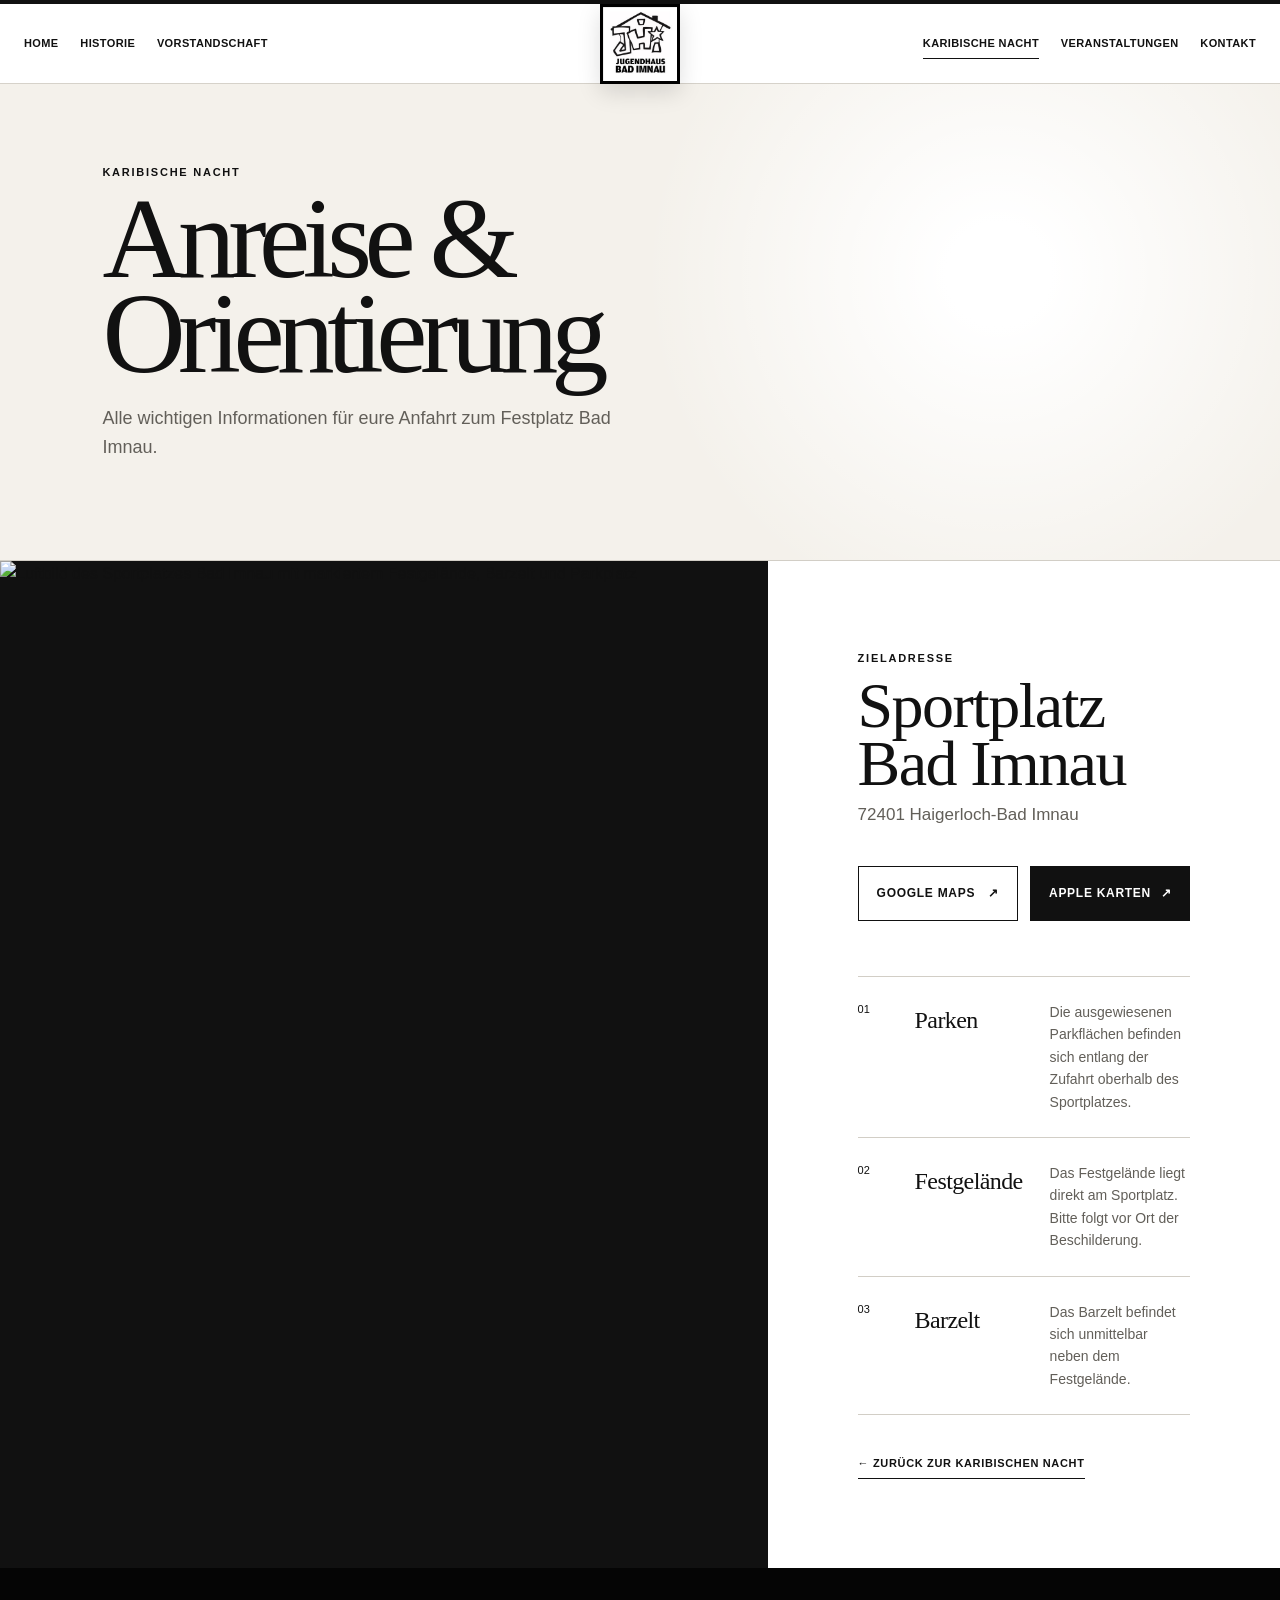
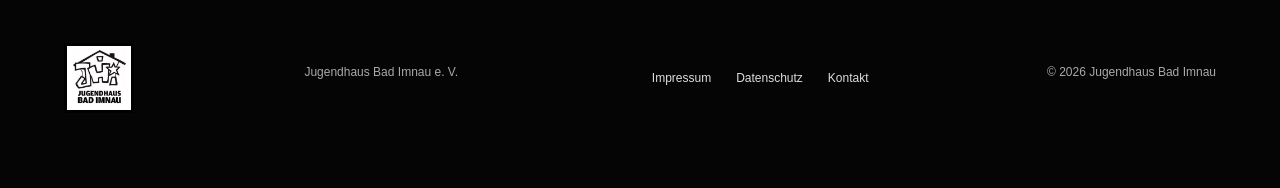
==== anreise.html @ 77a2806b "all tha changes bruh" ====
<!doctype html>
<html lang="de">
<head>
  <meta charset="utf-8">
  <meta name="viewport" content="width=device-width, initial-scale=1">
  <meta name="description" content="Anreise zur Karibischen Nacht auf dem Festplatz Bad Imnau.">
  <title>Anreise | Karibische Nacht Bad Imnau</title>
  <link rel="stylesheet" href="style.css">
</head>
<body>
  <a class="skip-link" href="#main">Zum Inhalt springen</a>
  <header class="v2-header">
    <nav class="v2-nav" aria-label="Hauptnavigation">
      <div class="v2-nav-side v2-nav-left">
        <a href="index.html">Home</a>
        <a href="historie.html">Historie</a>
        <a href="vorstandschaft.html">Vorstandschaft</a>
      </div>
      <a class="v2-brand" href="index.html" aria-label="Jugendhaus Bad Imnau – Startseite">
        <img src="images/logo-white.png" alt="Jugendhaus Bad Imnau">
      </a>
      <div class="v2-nav-side v2-nav-right">
        <a class="active" href="karibische-nacht.html">Karibische Nacht</a>
        <a href="veranstaltungen.html">Veranstaltungen</a>
        <a href="kontakt.html">Kontakt</a>
      </div>
      <button class="v2-menu-button" type="button" aria-expanded="false" aria-controls="v2-mobile-menu"><span></span><span></span><span></span><span class="sr-only">Menü öffnen</span></button>
      <div class="v2-mobile-menu" id="v2-mobile-menu">
        <a href="index.html">Home</a><a href="historie.html">Historie</a><a href="vorstandschaft.html">Vorstandschaft</a><a href="karibische-nacht.html">Karibische Nacht</a><a href="veranstaltungen.html">Veranstaltungen</a><a href="kontakt.html">Kontakt</a>
      </div>
    </nav>
  </header>

  <main id="main" class="arrival-page">
    <section class="arrival-hero">
      <div>
        <p class="eyebrow">Karibische Nacht</p>
        <h1>Anreise &amp;<br>Orientierung</h1>
        <p>Alle wichtigen Informationen für eure Anfahrt zum Festplatz Bad Imnau.</p>
      </div>
    </section>

    <section class="arrival-content">
      <div class="arrival-map-wrap">
        <img src="images/anreise-festplatz-professionell.png" alt="Luftbild des Sportplatzes Bad Imnau mit markiertem Festgelände, Barzelt und Parkplatz">
      </div>
      <div class="arrival-details">
        <p class="eyebrow">Zieladresse</p>
        <h2>Sportplatz Bad Imnau</h2>
        <p>72401 Haigerloch-Bad Imnau</p>
        <div class="arrival-actions">
          <a class="maps-button maps-google" href="https://www.google.com/maps/search/?api=1&amp;query=Sportplatz+Bad+Imnau+72401+Haigerloch" target="_blank" rel="noopener noreferrer">Google Maps <span>↗</span></a>
          <a class="maps-button maps-apple" href="https://maps.apple.com/?q=Sportplatz+Bad+Imnau&amp;address=72401+Haigerloch" target="_blank" rel="noopener noreferrer">Apple Karten <span>↗</span></a>
        </div>
        <div class="arrival-info-grid">
          <article><span>01</span><h3>Parken</h3><p>Die ausgewiesenen Parkflächen befinden sich entlang der Zufahrt oberhalb des Sportplatzes.</p></article>
          <article><span>02</span><h3>Festgelände</h3><p>Das Festgelände liegt direkt am Sportplatz. Bitte folgt vor Ort der Beschilderung.</p></article>
          <article><span>03</span><h3>Barzelt</h3><p>Das Barzelt befindet sich unmittelbar neben dem Festgelände.</p></article>
        </div>
        <a class="arrival-back" href="karibische-nacht.html">← Zurück zur Karibischen Nacht</a>
      </div>
    </section>
  </main>

  <footer class="v2-footer">
    <img src="images/logo-weiss.png" alt="Jugendhaus Bad Imnau"><p>Jugendhaus Bad Imnau e. V.</p>
    <nav aria-label="Rechtliches"><a href="impressum.html">Impressum</a><a href="datenschutz.html">Datenschutz</a><a href="kontakt.html">Kontakt</a></nav>
    <p>© 2026 Jugendhaus Bad Imnau</p>
  </footer>
  <script src="script.js" defer></script>
</body>
</html>
---- style.css ----
:root {
  color-scheme: light dark;
  --color-bg: #fff6df;
  --color-surface: #ffffff;
  --color-surface-soft: #ffe8b5;
  --color-text: #2a1114;
  --color-muted: #6c4a37;
  --color-primary: #d90429;
  --color-primary-dark: #8f1020;
  --color-accent: #ffbd18;
  --color-sunset: #f35b04;
  --color-sea: #0b6f8f;
  --color-border: rgba(143, 16, 32, 0.16);
  --shadow-soft: 0 18px 50px rgba(143, 16, 32, 0.18);
  --shadow-card: 0 12px 30px rgba(143, 16, 32, 0.12);
  --radius-sm: 8px;
  --radius-md: 18px;
  --radius-lg: 28px;
  --container: 1200px;
  --header-height: 82px;
  --font-base: system-ui, -apple-system, BlinkMacSystemFont, "Segoe UI", sans-serif;
  --step-xs: 0.82rem;
  --step-sm: 0.95rem;
  --step-base: 1rem;
  --step-md: 1.18rem;
  --step-lg: 1.55rem;
  --step-xl: 2.45rem;
  --step-xxl: 4.2rem;
}

/* --- Startseite Version 2 ------------------------------------------------ */
.home-v2 { --ink:#111; --paper:#f4f1eb; --red:#d52b22; background:var(--paper); color:var(--ink); font-family:Arial,Helvetica,sans-serif; }
.home-v2 .skip-link { background:#111; }
.v2-header { position:relative; z-index:50; height:84px; border-top:4px solid #111; border-bottom:1px solid #d6d2ca; background:#fff; }
.v2-nav { position:relative; width:min(100% - 48px,1560px); height:100%; margin:auto; display:grid; grid-template-columns:minmax(0,1fr) 250px minmax(0,1fr); align-items:center; gap:28px; }
.v2-nav-side { display:flex; align-items:center; gap:clamp(14px,1.7vw,30px); }
.v2-nav-left { grid-column:1; justify-content:flex-start; }
.v2-nav-right { grid-column:3; justify-content:flex-end; }
.v2-nav a { color:#111; font-size:11px; font-weight:700; letter-spacing:.035em; text-transform:uppercase; white-space:nowrap; }
.v2-nav-side a { position:relative; padding-block:12px; }
.v2-nav-side a::after { content:""; position:absolute; left:0; right:100%; bottom:5px; height:1px; background:#111; transition:right .25s ease; }
.v2-nav-side a:hover::after,.v2-nav-side a.active::after { right:0; }
.v2-brand { justify-self:center; position:absolute; top:0; left:50%; width:80px; height:80px; padding:0; border-radius:0; background:#fff; transform:translateX(-50%); box-shadow:0 8px 22px #0002; }
.v2-brand img { width:100%; height:100%; object-fit:cover; }
.v2-menu-button,.v2-mobile-menu { display:none; }
.house-hero { position:relative; min-height:calc(100svh - 88px); overflow:hidden; display:grid; grid-template-columns:34% 1fr 12%; align-items:center; padding:55px clamp(24px,5vw,80px) 35px; background:radial-gradient(circle at 63% 42%,#fff 0 7%,transparent 38%),var(--paper); }
.house-hero::before { content:""; position:absolute; inset:0; opacity:.35; pointer-events:none; background-image:linear-gradient(#111 1px,transparent 1px),linear-gradient(90deg,#111 1px,transparent 1px); background-size:100% 100%,100% 100%; }
.hero-intro { position:relative; z-index:3; align-self:center; }
.hero-kicker,.v2-label,.v2-feature p { margin:0 0 16px; font-size:11px; font-weight:800; letter-spacing:.16em; text-transform:uppercase; }
.hero-intro h1 { margin:0 0 24px; font-family:Georgia,"Times New Roman",serif; font-size:clamp(52px,5.5vw,92px); font-weight:400; line-height:.87; letter-spacing:-.06em; }
.hero-intro>p:not(.hero-kicker) { max-width:270px; color:#5e5b56; font-size:15px; }
.v2-text-link { display:inline-flex; gap:16px; align-items:center; margin-top:24px; padding-bottom:5px; border-bottom:1px solid #111; color:#111; font-size:12px; font-weight:800; text-transform:uppercase; }
.model-stage { position:relative; z-index:2; height:min(62vw,650px); min-height:420px; margin-left:4vw; cursor:grab; touch-action:none; }
.model-stage:active { cursor:grabbing; }
.model-stage model-viewer { position:absolute; inset:0; width:100%; height:100%; background:transparent; --poster-color:transparent; }
.model-error { padding:1rem; color:#6c4a37; font-size:13px; }
.model-shadow { position:absolute; left:17%; right:12%; bottom:13%; height:7%; border-radius:50%; background:#392a1d33; filter:blur(14px); transform:rotate(-2deg); pointer-events:none; }
.drag-hint { position:absolute; left:50%; bottom:3%; transform:translateX(-50%); margin:0; padding:8px 12px; border:1px solid #b8b3aa; border-radius:99px; background:#f4f1ebcc; font-size:10px; font-weight:800; letter-spacing:.09em; text-transform:uppercase; white-space:nowrap; }
.drag-hint span { margin-right:7px; font-size:15px; }
.hero-side-note { justify-self:end; color:#5e5b56; font-size:11px; font-weight:700; letter-spacing:.12em; line-height:1.7; text-align:right; text-transform:uppercase; transform:rotate(90deg); }
.hero-number { position:absolute; right:3vw; bottom:28px; font-family:Georgia,serif; font-size:13px; }
.v2-intro { display:grid; grid-template-columns:28% 1fr; gap:5vw; padding:clamp(80px,12vw,180px) clamp(24px,9vw,150px); background:#111; color:#fff; }
.v2-label { color:#aaa; }
.v2-intro>div { max-width:850px; }
.v2-intro h2 { margin:0 0 35px; font-family:Georgia,serif; font-size:clamp(54px,7vw,110px); font-weight:400; letter-spacing:-.055em; line-height:.86; }
.v2-intro>div>p { max-width:620px; color:#bbb; font-size:clamp(17px,2vw,23px); line-height:1.5; }
.v2-pill { display:inline-block; margin-top:24px; padding:13px 20px; border:1px solid #666; border-radius:99px; color:#fff; font-size:11px; font-weight:800; letter-spacing:.08em; text-transform:uppercase; }
.v2-feature-grid { display:grid; grid-template-columns:2fr 1fr; grid-template-rows:420px 300px; background:#fff; }
.v2-feature { position:relative; overflow:hidden; display:flex; align-items:flex-end; padding:32px; color:#111; }
.v2-feature-photo { grid-row:span 2; color:#fff; }
.v2-feature-photo::after { content:""; position:absolute; inset:0; background:linear-gradient(transparent 30%,#000b); }
.v2-feature-photo img { position:absolute; inset:0; width:100%; height:100%; object-fit:cover; transition:transform .7s ease; }
.v2-feature:hover img { transform:scale(1.035); }
.v2-feature-red { background:var(--red); color:#fff; }
.v2-feature-light { border-top:1px solid #d6d2ca; background:#ece9e3; }
.v2-feature div,.feature-index,.feature-arrow { position:relative; z-index:2; }
.v2-feature h2 { margin:0; font-family:Georgia,serif; font-size:clamp(38px,4vw,68px); font-weight:400; line-height:.92; letter-spacing:-.045em; }
.v2-feature p { margin-bottom:10px; }
.feature-index { position:absolute; top:28px; left:32px; font-size:11px; }
.feature-arrow { position:absolute; top:23px; right:28px; font-size:30px; transition:transform .25s ease; }
.v2-feature:hover .feature-arrow { transform:translate(4px,-4px); }
.v2-footer { min-height:220px; display:grid; grid-template-columns:1fr 1fr 2fr 1fr; align-items:center; gap:25px; padding:45px clamp(24px,5vw,80px); background:#050505; color:#aaa; font-size:12px; }
.v2-footer img { width:70px; }
.v2-footer nav { display:flex; justify-content:center; gap:25px; }
.v2-footer a { color:#ddd; }
.v2-footer>p:last-child { text-align:right; }
@media(max-width:1180px){.v2-nav-side{display:none}.v2-nav{grid-template-columns:1fr 100px}.v2-brand{left:0;transform:none}.v2-menu-button{display:block;justify-self:end;width:44px;height:44px;border:0;background:none}.v2-menu-button span:not(.sr-only){display:block;width:24px;height:1px;margin:6px auto;background:#111}.v2-mobile-menu{position:absolute;top:83px;left:-14px;right:-14px;padding:24px;background:#fff;border-bottom:1px solid #ccc;box-shadow:0 12px 30px #0002}.v2-mobile-menu.is-open{display:grid;grid-template-columns:1fr 1fr;gap:20px}.house-hero{grid-template-columns:35% 1fr}.hero-side-note{display:none}.v2-footer{grid-template-columns:auto 1fr 2fr}.v2-footer>p:last-child{display:none}}
@media(max-width:720px){.v2-header{height:72px}.v2-brand{top:0;width:68px;height:68px}.v2-mobile-menu{top:71px}.house-hero{min-height:calc(100svh - 72px);display:flex;flex-direction:column;align-items:stretch;padding:60px 20px 20px}.hero-intro{z-index:4}.hero-intro h1{font-size:clamp(50px,16vw,78px)}.hero-intro>p:not(.hero-kicker){display:none}.v2-text-link{margin-top:12px}.model-stage{height:48vh;min-height:330px;margin-top:-30px}.hero-number{display:none}.v2-intro{grid-template-columns:1fr;padding:90px 24px}.v2-intro h2{font-size:clamp(50px,15vw,76px)}.v2-feature-grid{grid-template-columns:1fr;grid-template-rows:480px 330px 300px}.v2-feature-photo{grid-row:auto}.v2-footer{grid-template-columns:auto 1fr;padding:40px 24px}.v2-footer nav{grid-column:1/-1;justify-content:flex-start;flex-wrap:wrap}}

@media (prefers-color-scheme: dark) {
  :root {
    --color-bg: #17080b;
    --color-surface: #241014;
    --color-surface-soft: #3a1219;
    --color-text: #fff3cf;
    --color-muted: #f0cfa5;
    --color-primary: #ff304f;
    --color-primary-dark: #ffbd18;
    --color-accent: #ffd21f;
    --color-sunset: #ff6b1a;
    --color-sea: #1a9bb8;
    --color-border: rgba(255, 210, 31, 0.18);
    --shadow-soft: 0 18px 50px rgba(0, 0, 0, 0.3);
    --shadow-card: 0 12px 30px rgba(0, 0, 0, 0.22);
  }
}

* {
  box-sizing: border-box;
}

html {
  scroll-behavior: smooth;
}

body {
  margin: 0;
  font-family: var(--font-base);
  color: var(--color-text);
  background: var(--color-bg);
  line-height: 1.6;
}

img {
  display: block;
  max-width: 100%;
}

a {
  color: inherit;
  text-decoration: none;
}

a:hover {
  color: var(--color-primary);
}

h1,
h2,
h3,
p {
  margin-top: 0;
}

h1 {
  font-size: clamp(2.5rem, 8vw, var(--step-xxl));
  line-height: 1.03;
  margin-bottom: 1rem;
}

h2 {
  font-size: clamp(1.85rem, 4vw, var(--step-xl));
  line-height: 1.12;
}

h3 {
  font-size: var(--step-lg);
}

.container {
  width: min(100% - 2rem, var(--container));
  margin-inline: auto;
}

.skip-link {
  position: fixed;
  left: 1rem;
  top: 1rem;
  z-index: 1000;
  transform: translateY(-150%);
  padding: 0.7rem 1rem;
  border-radius: var(--radius-sm);
  background: var(--color-primary);
  color: #fff;
  transition: transform 180ms ease;
}

.skip-link:focus {
  transform: translateY(0);
}

.sr-only {
  position: absolute;
  width: 1px;
  height: 1px;
  overflow: hidden;
  clip: rect(0, 0, 0, 0);
  white-space: nowrap;
}

.site-header {
  position: sticky;
  top: 0;
  z-index: 100;
  border-bottom: 1px solid var(--color-border);
  background: color-mix(in srgb, var(--color-bg) 88%, transparent);
  backdrop-filter: blur(18px);
}

.navbar {
  min-height: var(--header-height);
  display: flex;
  align-items: center;
  justify-content: space-between;
  gap: 1.5rem;
}

.brand img {
  width: 96px;
  height: auto;
}

.nav-menu {
  display: flex;
  align-items: center;
  gap: 0.35rem;
  margin: 0;
  padding: 0;
  list-style: none;
}

.nav-menu a {
  display: block;
  padding: 0.65rem 0.85rem;
  border-radius: 999px;
  color: var(--color-muted);
  font-size: var(--step-sm);
  font-weight: 700;
  transition: color 180ms ease, background 180ms ease, transform 180ms ease;
}

.nav-menu a:hover,
.nav-menu a.is-active {
  color: var(--color-primary-dark);
  background: color-mix(in srgb, var(--color-primary) 13%, transparent);
  transform: translateY(-1px);
}

.nav-toggle {
  display: none;
  width: 46px;
  height: 46px;
  border: 1px solid var(--color-border);
  border-radius: 50%;
  background: var(--color-surface);
  cursor: pointer;
}

.nav-toggle span:not(.sr-only) {
  display: block;
  width: 20px;
  height: 2px;
  margin: 5px auto;
  border-radius: 999px;
  background: var(--color-text);
  transition: transform 180ms ease, opacity 180ms ease;
}

.nav-toggle.is-open span:nth-child(1) {
  transform: translateY(7px) rotate(45deg);
}

.nav-toggle.is-open span:nth-child(2) {
  opacity: 0;
}

.nav-toggle.is-open span:nth-child(3) {
  transform: translateY(-7px) rotate(-45deg);
}

.hero,
.page-hero {
  position: relative;
  display: grid;
  align-items: center;
  min-height: calc(100svh - var(--header-height));
  overflow: hidden;
}

.hero {
  color: #fff;
  background: #26070d;
}

.hero-home {
  background-image:
    linear-gradient(120deg, rgba(38, 7, 13, 0.72), rgba(38, 7, 13, 0.34) 58%, rgba(38, 7, 13, 0.12)),
    url("images/jugenhaus-haus.jpg");
  background-position: center;
  background-size: cover;
}

.hero-home .hero-content {
  max-width: 1080px;
}

.hero-home h1 {
  font-size: clamp(2.7rem, 5.3vw, 4rem);
}

.hero-caribbean {
  min-height: calc(100svh - var(--header-height));
  background:
    radial-gradient(circle at 18% 22%, rgba(255, 210, 31, 0.62), transparent 24rem),
    linear-gradient(135deg, rgba(10, 74, 98, 0.9), rgba(217, 4, 41, 0.8) 46%, rgba(243, 91, 4, 0.76)),
    url("images/karibische-nacht.jpg");
  background-position: center;
  background-size: cover;
}

.hero-content {
  position: relative;
  z-index: 1;
  max-width: 880px;
  padding-block: 6rem;
}

.hero-subtitle {
  max-width: 720px;
  font-size: clamp(1.15rem, 2.5vw, 1.5rem);
  color: rgba(255, 255, 255, 0.9);
}

.hero-nickname {
  display: inline-flex;
  width: fit-content;
  margin-bottom: 1.15rem;
  padding: 0.45rem 0.9rem;
  border: 1px solid rgba(255, 255, 255, 0.36);
  border-radius: 999px;
  background: rgba(255, 255, 255, 0.14);
  color: #fff;
  font-size: var(--step-sm);
  font-weight: 900;
  white-space: nowrap;
  backdrop-filter: blur(10px);
}

.event-location {
  display: inline-flex;
  width: fit-content;
  margin: 0.2rem 0 0.6rem;
  padding: 0.45rem 0.9rem;
  border-radius: 999px;
  background: rgba(255, 210, 31, 0.18);
  color: var(--color-accent);
  font-weight: 900;
  white-space: nowrap;
}

.hero-actions,
.social-row {
  display: flex;
  flex-wrap: wrap;
  gap: 0.9rem;
  margin-top: 2rem;
}

.page-hero {
  min-height: 380px;
  padding-block: 5rem;
  background:
    linear-gradient(135deg, color-mix(in srgb, var(--color-primary) 16%, transparent), transparent),
    var(--color-surface-soft);
}

.page-hero p {
  max-width: 780px;
  color: var(--color-muted);
  font-size: var(--step-md);
}

.eyebrow {
  margin-bottom: 0.6rem;
  color: var(--color-accent);
  font-size: var(--step-xs);
  font-weight: 900;
  letter-spacing: 0.12em;
  text-transform: uppercase;
}

.button {
  display: inline-flex;
  align-items: center;
  justify-content: center;
  min-height: 48px;
  padding: 0.8rem 1.2rem;
  border-radius: 999px;
  border: 1px solid transparent;
  font-weight: 800;
  box-shadow: 0 10px 24px rgba(0, 0, 0, 0.12);
  transition: transform 180ms ease, box-shadow 180ms ease, background 180ms ease;
}

.button:hover {
  transform: translateY(-2px);
  box-shadow: 0 16px 34px rgba(0, 0, 0, 0.18);
}

.button-primary {
  background: linear-gradient(135deg, var(--color-primary), var(--color-primary-dark));
  color: #fff;
}

.button-secondary {
  background: linear-gradient(135deg, var(--color-accent), var(--color-sunset));
  color: #25180a;
}

.button-ghost {
  border-color: rgba(255, 255, 255, 0.55);
  color: #fff;
  background: rgba(255, 255, 255, 0.12);
}

.button-caribbean {
  background: linear-gradient(135deg, var(--color-accent), var(--color-sunset));
  color: #2a1114;
}

.section {
  padding-block: clamp(4rem, 9vw, 7rem);
}

.section-muted {
  background: var(--color-surface-soft);
}

.two-column {
  display: grid;
  grid-template-columns: minmax(0, 0.9fr) minmax(0, 1.1fr);
  gap: clamp(2rem, 6vw, 5rem);
  align-items: start;
}

.text-block {
  color: var(--color-muted);
  font-size: var(--step-md);
}

.card-grid {
  display: grid;
  gap: 1.2rem;
}

.two-columns {
  grid-template-columns: repeat(2, minmax(0, 1fr));
}

.three-columns {
  grid-template-columns: repeat(3, minmax(0, 1fr));
}

.four-columns {
  grid-template-columns: repeat(4, minmax(0, 1fr));
}

.info-card,
.contact-card,
.event-card,
.address-box {
  border: 1px solid var(--color-border);
  border-radius: var(--radius-md);
  background: var(--color-surface);
  box-shadow: var(--shadow-card);
}

.info-card,
.contact-card,
.address-box {
  padding: clamp(1.35rem, 3vw, 2rem);
}

.info-card {
  transition: transform 180ms ease, box-shadow 180ms ease;
}

.info-card:hover {
  transform: translateY(-5px);
  box-shadow: var(--shadow-soft);
}

.card-icon {
  display: grid;
  place-items: center;
  width: 52px;
  height: 52px;
  margin-bottom: 1.1rem;
  border-radius: 50%;
  color: var(--color-primary-dark);
  background: color-mix(in srgb, var(--color-primary) 15%, transparent);
  font-size: 1.4rem;
  font-weight: 900;
}

.wide-image {
  width: 100%;
  max-height: 560px;
  border-radius: var(--radius-lg);
  object-fit: cover;
  box-shadow: var(--shadow-soft);
}

.board-photo {
  position: relative;
  margin: 0 0 2rem;
}

.board-photo .wide-image {
  margin: 0;
}

.board-grid h2 {
  font-size: 1.25rem;
}

.history-intro {
  max-width: 820px;
  margin-bottom: clamp(2.5rem, 6vw, 4.5rem);
}

.history-intro p:last-child {
  color: var(--color-muted);
  font-size: var(--step-md);
}

.timeline {
  position: relative;
  display: grid;
  gap: clamp(2rem, 6vw, 4rem);
}

.timeline::before {
  content: "";
  position: absolute;
  left: 50%;
  top: 0;
  bottom: 0;
  width: 3px;
  border-radius: 999px;
  background: linear-gradient(var(--color-accent), var(--color-primary), var(--color-sunset));
  transform: translateX(-50%);
}

.timeline-item {
  position: relative;
  display: grid;
  grid-template-columns: minmax(0, 1fr) 92px minmax(0, 1fr);
  align-items: center;
  gap: clamp(1rem, 3vw, 2rem);
}

.timeline-item:nth-child(odd) .timeline-card {
  grid-column: 1;
}

.timeline-item:nth-child(even) .timeline-card {
  grid-column: 3;
}

.timeline-year {
  position: relative;
  z-index: 2;
  grid-column: 2;
  display: grid;
  place-items: center;
  width: 82px;
  height: 82px;
  justify-self: center;
  border: 4px solid var(--color-bg);
  border-radius: 50%;
  background: linear-gradient(135deg, var(--color-primary), var(--color-sunset));
  color: #fff;
  font-size: 1rem;
  font-weight: 950;
  text-align: center;
  box-shadow: 0 18px 36px rgba(143, 16, 32, 0.28);
}

.timeline-card {
  overflow: hidden;
  border: 1px solid var(--color-border);
  border-radius: var(--radius-lg);
  background: var(--color-surface);
  box-shadow: var(--shadow-card);
  transition: transform 220ms ease, box-shadow 220ms ease, border-color 220ms ease;
}

.timeline-card:hover {
  transform: translateY(-6px);
  border-color: color-mix(in srgb, var(--color-accent) 55%, var(--color-border));
  box-shadow: var(--shadow-soft);
}

.timeline-card img,
.image-placeholder {
  width: 100%;
  height: clamp(230px, 28vw, 360px);
  object-fit: cover;
  background: linear-gradient(135deg, #8f1020, #f35b04 52%, #ffbd18);
}

.image-placeholder {
  display: grid;
  place-items: center;
  color: #fff7d6;
  font-size: clamp(1.5rem, 4vw, 2.4rem);
  font-weight: 950;
  letter-spacing: 0.04em;
  text-transform: uppercase;
}

.image-placeholder span {
  padding: 0.8rem 1.2rem;
  border: 1px solid rgba(255, 255, 255, 0.42);
  border-radius: 999px;
  background: rgba(38, 7, 13, 0.34);
  backdrop-filter: blur(8px);
}

.timeline-content {
  padding: clamp(1.35rem, 3vw, 2rem);
}

.timeline-content h2 {
  margin-bottom: 0.8rem;
  font-size: clamp(1.55rem, 3vw, 2.15rem);
}

.timeline-content p:last-child {
  margin-bottom: 0;
  color: var(--color-muted);
}

.event-card img {
  width: 100%;
  height: 170px;
  border-radius: var(--radius-sm);
  object-fit: cover;
  background: linear-gradient(135deg, var(--color-surface-soft), color-mix(in srgb, var(--color-sunset) 28%, transparent));
}

.event-list {
  display: grid;
  grid-template-columns: repeat(2, minmax(0, 1fr));
  gap: 1.5rem;
}

.event-card {
  overflow: hidden;
}

.event-card img {
  height: 310px;
  border-radius: 0;
}

.event-content {
  padding: clamp(1.4rem, 3vw, 2rem);
}

.contact-card a {
  color: var(--color-primary-dark);
  font-weight: 800;
  overflow-wrap: anywhere;
}

.social-button {
  gap: 0.6rem;
}

.social-logo {
  width: 1.35rem;
  height: 1.35rem;
  flex: 0 0 auto;
  object-fit: contain;
}

.address-box,
.legal-box {
  margin-top: 2rem;
  font-style: normal;
}

.address-box span:last-child {
  display: inline-block;
  margin-top: 0.25rem;
  color: var(--color-accent);
  font-size: clamp(1.3rem, 4vw, 2.1rem);
  font-weight: 900;
  line-height: 1.2;
}

.legal-grid {
  display: grid;
  grid-template-columns: repeat(2, minmax(0, 1fr));
  gap: 1.2rem;
}

.legal-box {
  padding: 1.4rem;
  border: 1px solid var(--color-border);
  border-radius: var(--radius-md);
  background: var(--color-surface);
}

.legal-box h2 {
  font-size: 1.35rem;
}

.simple-hero {
  min-height: 280px;
}

.legal-content {
  max-width: 820px;
  padding: clamp(1.4rem, 4vw, 2.4rem);
  border: 1px solid var(--color-border);
  border-radius: var(--radius-md);
  background: var(--color-surface);
  box-shadow: var(--shadow-card);
}

.legal-content h2 {
  margin: 2rem 0 0.65rem;
  font-size: clamp(1.25rem, 3vw, 1.65rem);
}

.legal-content h2:first-child {
  margin-top: 0;
}

.legal-content a {
  color: var(--color-primary-dark);
  font-weight: 800;
  overflow-wrap: anywhere;
}

.legal-content ul {
  margin: 0 0 1rem;
  padding-left: 1.2rem;
}

.legal-content li {
  margin-bottom: 0.35rem;
}

.countdown {
  display: grid;
  grid-template-columns: repeat(4, minmax(0, 1fr));
  gap: 1rem;
  margin: 2rem 0;
}

.countdown div {
  padding: clamp(1rem, 3vw, 1.5rem);
  border: 1px solid rgba(255, 255, 255, 0.36);
  border-radius: var(--radius-md);
  background: rgba(255, 255, 255, 0.17);
  backdrop-filter: blur(12px);
}

.countdown strong {
  display: block;
  font-size: clamp(2rem, 6vw, 3.8rem);
  line-height: 1;
}

.countdown span {
  display: block;
  margin-top: 0.4rem;
  font-weight: 800;
}

.site-footer {
  padding-block: 3rem 1.2rem;
  color: #fff3cf;
  background: linear-gradient(135deg, #26070d, #8f1020 62%, #b10f24);
}

.footer-grid {
  display: grid;
  grid-template-columns: 1fr 1.4fr 0.8fr;
  gap: 2rem;
}

.footer-logo {
  width: 94px;
  margin-bottom: 1rem;
}

.site-footer nav,
.footer-links {
  display: flex;
  flex-wrap: wrap;
  gap: 0.75rem 1rem;
}

.site-footer a {
  color: rgba(255, 243, 207, 0.84);
}

.site-footer a:hover {
  color: var(--color-accent);
}

.copyright {
  width: min(100% - 2rem, var(--container));
  margin: 2rem auto 0;
  padding-top: 1rem;
  border-top: 1px solid rgba(255, 255, 255, 0.16);
  color: rgba(237, 246, 236, 0.72);
  font-size: var(--step-sm);
}

.reveal {
  opacity: 0;
  transform: translateY(20px);
  transition: opacity 520ms ease, transform 520ms ease;
}

.reveal.is-visible {
  opacity: 1;
  transform: translateY(0);
}

@media (prefers-reduced-motion: reduce) {
  *,
  *::before,
  *::after {
    scroll-behavior: auto !important;
    transition-duration: 0.01ms !important;
    animation-duration: 0.01ms !important;
  }
}

@media (max-width: 980px) {
  .nav-toggle {
    display: block;
  }

  .nav-menu {
    position: absolute;
    left: 1rem;
    right: 1rem;
    top: calc(var(--header-height) - 0.35rem);
    display: grid;
    gap: 0.25rem;
    padding: 1rem;
    border: 1px solid var(--color-border);
    border-radius: var(--radius-md);
    background: var(--color-surface);
    box-shadow: var(--shadow-soft);
    opacity: 0;
    pointer-events: none;
    transform: translateY(-10px);
    transition: opacity 180ms ease, transform 180ms ease;
  }

  .nav-menu.is-open {
    opacity: 1;
    pointer-events: auto;
    transform: translateY(0);
  }

  .two-column,
  .three-columns,
  .four-columns,
  .legal-grid,
  .event-list,
  .footer-grid {
    grid-template-columns: 1fr;
  }

  .timeline::before {
    left: 41px;
  }

  .timeline-item {
    grid-template-columns: 82px minmax(0, 1fr);
    align-items: start;
  }

  .timeline-year {
    grid-column: 1;
    grid-row: 1;
  }

  .timeline-item:nth-child(odd) .timeline-card,
  .timeline-item:nth-child(even) .timeline-card {
    grid-column: 2;
  }
}

@media (max-width: 640px) {
  :root {
    --header-height: 72px;
  }

  .brand img {
    width: 78px;
  }

  .hero-content {
    padding-block: 4.5rem;
  }

  .hero-home h1 {
    font-size: clamp(2.35rem, 13vw, 3.35rem);
  }

  .section {
    padding-block: 3.5rem;
  }

  .two-columns,
  .countdown {
    grid-template-columns: 1fr;
  }

  .timeline {
    gap: 2rem;
  }

  .timeline::before {
    left: 31px;
  }

  .timeline-item {
    grid-template-columns: 62px minmax(0, 1fr);
    gap: 0.8rem;
  }

  .timeline-year {
    width: 62px;
    height: 62px;
    font-size: 0.78rem;
    border-width: 3px;
  }

  .timeline-card img,
  .image-placeholder {
    height: 220px;
  }

  .event-card img {
    height: 230px;
  }

}

/* --- Einheitliches Design für alle Unterseiten -------------------------- */
body:not(.home-v2) {
  --color-bg:#f4f1eb;
  --color-surface:#fff;
  --color-surface-soft:#ece9e3;
  --color-text:#111;
  --color-muted:#625f59;
  --color-primary:#d52b22;
  --color-primary-dark:#111;
  --color-accent:#d52b22;
  --color-border:#d2cec6;
  --radius-sm:0;
  --radius-md:0;
  --radius-lg:0;
  --shadow-soft:none;
  --shadow-card:none;
  color-scheme:light;
  background:#f4f1eb;
  color:#111;
  font-family:Arial,Helvetica,sans-serif;
}
body:not(.home-v2) .site-header {
  position:relative;
  top:auto;
  height:84px;
  border-top:4px solid #111;
  border-bottom:1px solid #bdb9b1;
  background:#fff;
  backdrop-filter:none;
}
body:not(.home-v2) .navbar {
  position:relative;
  width:min(100% - 48px,1560px);
  min-height:80px;
  margin:auto;
  display:block;
}
body:not(.home-v2) .brand {
  position:absolute;
  z-index:3;
  top:0;
  left:50%;
  width:80px;
  height:80px;
  padding:0;
  background:#111;
  transform:translateX(-50%);
  box-shadow:0 8px 22px #0002;
}
body:not(.home-v2) .brand picture,
body:not(.home-v2) .brand img { width:100%; height:100%; object-fit:cover; }
body:not(.home-v2) .nav-menu {
  position:static;
  width:100%;
  min-height:80px;
  display:grid;
  grid-template-columns:auto auto auto minmax(250px,1fr) auto auto auto;
  align-items:center;
  gap:clamp(14px,1.7vw,30px);
  padding:0;
  border:0;
  background:transparent;
  box-shadow:none;
  opacity:1;
  pointer-events:auto;
  transform:none;
}
body:not(.home-v2) .nav-menu li:nth-child(1){grid-column:1}
body:not(.home-v2) .nav-menu li:nth-child(2){grid-column:2}
body:not(.home-v2) .nav-menu li:nth-child(3){grid-column:3}
body:not(.home-v2) .nav-menu li:nth-child(5){grid-column:5}
body:not(.home-v2) .nav-menu li:nth-child(4){grid-column:6}
body:not(.home-v2) .nav-menu li:nth-child(6){grid-column:7}
body:not(.home-v2) .nav-menu a {
  position:relative;
  padding:12px 0;
  border-radius:0;
  background:none;
  color:#111;
  font-size:11px;
  font-weight:700;
  letter-spacing:.035em;
  text-transform:uppercase;
  white-space:nowrap;
}
body:not(.home-v2) .nav-menu a::after {
  content:"";
  position:absolute;
  right:100%;
  bottom:5px;
  left:0;
  height:1px;
  background:#111;
  transition:right .25s ease;
}
body:not(.home-v2) .nav-menu a:hover,
body:not(.home-v2) .nav-menu a.is-active { color:#111; background:none; transform:none; }
body:not(.home-v2) .nav-menu a:hover::after,
body:not(.home-v2) .nav-menu a.is-active::after { right:0; }
body:not(.home-v2) .page-hero {
  min-height:470px;
  padding:clamp(80px,10vw,150px) 0;
  border-bottom:1px solid #d2cec6;
  background:radial-gradient(circle at 76% 42%,#fff 0 4%,transparent 35%),#f4f1eb;
}
body:not(.home-v2) .page-hero .container { width:min(100% - 48px,1400px); }
body:not(.home-v2) .page-hero h1 {
  max-width:1050px;
  margin-bottom:24px;
  font-family:Georgia,"Times New Roman",serif;
  font-size:clamp(58px,8vw,128px);
  font-weight:400;
  line-height:.88;
  letter-spacing:-.06em;
}
body:not(.home-v2) .page-hero p:last-child { max-width:620px; color:#625f59; font-size:17px; }
body:not(.home-v2) .eyebrow { color:#111; font-size:11px; letter-spacing:.16em; }
body:not(.home-v2) .section { padding-block:clamp(75px,10vw,140px); }
body:not(.home-v2) h2,
body:not(.home-v2) h3 { font-family:Georgia,"Times New Roman",serif; font-weight:400; letter-spacing:-.025em; }
body:not(.home-v2) .info-card,
body:not(.home-v2) .contact-card,
body:not(.home-v2) .event-card,
body:not(.home-v2) .address-box,
body:not(.home-v2) .legal-content,
body:not(.home-v2) .legal-box,
body:not(.home-v2) .timeline-card {
  border:1px solid #d2cec6;
  border-radius:0;
  background:#fff;
  box-shadow:none;
}
body:not(.home-v2) .info-card:hover,
body:not(.home-v2) .timeline-card:hover { border-color:#111; box-shadow:none; }
body:not(.home-v2) .event-card img,
body:not(.home-v2) .wide-image,
body:not(.home-v2) .timeline-card img { border-radius:0; filter:saturate(.82); }
.event-visual {
  position:relative;
  height:310px;
  overflow:hidden;
  display:flex;
  flex-direction:column;
  align-items:center;
  justify-content:center;
  color:#fff;
  text-align:center;
}
.event-card-halloween .event-visual {
  background:radial-gradient(circle at 72% 25%,#f6b73c 0 11%,transparent 11.5%),linear-gradient(145deg,#09050d,#321040 55%,#d54d13);
}
.event-card-halloween .event-visual::before,
.event-card-halloween .event-visual::after {
  content:"";
  position:absolute;
  bottom:-45px;
  width:190px;
  height:190px;
  border-radius:46% 54% 50% 50%;
  background:#050307;
  transform:rotate(35deg);
}
.event-card-halloween .event-visual::before { left:-55px; }
.event-card-halloween .event-visual::after { right:-65px; transform:rotate(-32deg); }
.event-card-anniversary .event-visual { background:linear-gradient(135deg,#111 0 52%,#d52b22 52%); }
.event-visual-title { position:relative; z-index:2; font-family:Georgia,"Times New Roman",serif; font-size:clamp(48px,6vw,78px); line-height:.9; letter-spacing:-.05em; }
.event-visual-subtitle { position:relative; z-index:2; margin-top:15px; font-size:10px; font-weight:800; letter-spacing:.18em; text-transform:uppercase; }
.anniversary-number { position:relative; z-index:2; font-family:Georgia,"Times New Roman",serif; font-size:110px; line-height:.7; letter-spacing:-.08em; }
.hero-caribbean .event-location {
  gap:9px;
  align-items:center;
  margin-top:14px;
  padding:11px 17px;
  border:2px solid #fff;
  border-radius:0;
  background:#fff;
  color:#111;
  font-size:13px;
  font-weight:900;
  letter-spacing:.07em;
  text-transform:uppercase;
  box-shadow:0 10px 30px rgba(0,0,0,.22);
  text-decoration:none;
  transition:transform .2s ease,box-shadow .2s ease;
}
.hero-caribbean .event-location span { color:#d52b22; font-size:12px; }
.hero-caribbean .event-location:hover {
  color:#111;
  transform:translateY(-2px);
  box-shadow:0 14px 34px rgba(0,0,0,.3);
}
.arrival-page { background:#f4f1eb; color:#111; }
.arrival-hero { min-height:450px; display:flex; align-items:center; padding:80px max(24px,8vw); border-bottom:1px solid #d2cec6; background:radial-gradient(circle at 78% 40%,#fff 0 5%,transparent 34%),#f4f1eb; }
.arrival-hero>div { width:min(100%,1400px); margin:auto; }
.arrival-hero h1 { margin:0 0 24px; font-family:Georgia,"Times New Roman",serif; font-size:clamp(64px,9vw,140px); font-weight:400; line-height:.82; letter-spacing:-.065em; }
.arrival-hero>div>p:last-child { max-width:550px; color:#625f59; font-size:18px; }
.arrival-content { display:grid; grid-template-columns:minmax(0,1.2fr) minmax(420px,.8fr); background:#fff; }
.arrival-map-wrap { min-height:760px; background:#111; }
.arrival-map-wrap img { width:100%; height:100%; object-fit:cover; }
.arrival-details { padding:clamp(50px,7vw,110px); }
.arrival-details h2 { margin:0 0 8px; font-family:Georgia,"Times New Roman",serif; font-size:clamp(48px,5vw,76px); font-weight:400; line-height:.9; letter-spacing:-.045em; }
.arrival-details>p:not(.eyebrow) { color:#625f59; font-size:17px; }
.arrival-actions { display:grid; grid-template-columns:1fr 1fr; gap:12px; margin:38px 0 55px; }
.maps-button { display:flex; justify-content:space-between; align-items:center; padding:17px 18px; border:1px solid #111; color:#111; font-size:12px; font-weight:900; letter-spacing:.06em; text-transform:uppercase; }
.maps-button:hover { color:#fff; background:#111; }
.maps-google { background:#fff; }
.maps-apple { color:#fff; background:#111; }
.maps-apple:hover { color:#111; background:#fff; }
.arrival-info-grid { border-top:1px solid #d2cec6; }
.arrival-info-grid article { display:grid; grid-template-columns:42px 120px 1fr; gap:15px; padding:24px 0; border-bottom:1px solid #d2cec6; }
.arrival-info-grid span { font-size:11px; }
.arrival-info-grid h3 { margin:0; font-family:Georgia,"Times New Roman",serif; font-size:24px; font-weight:400; }
.arrival-info-grid p { margin:0; color:#625f59; font-size:14px; }
.arrival-back { display:inline-block; margin-top:40px; padding-bottom:5px; border-bottom:1px solid #111; color:#111; font-size:11px; font-weight:900; letter-spacing:.06em; text-transform:uppercase; }
@media(max-width:980px){.arrival-content{grid-template-columns:1fr}.arrival-map-wrap{min-height:55vw}.arrival-details{padding:65px 24px}.arrival-actions{grid-template-columns:1fr}}
@media(max-width:600px){.arrival-hero{min-height:390px;padding:70px 24px}.arrival-hero h1{font-size:clamp(56px,18vw,82px)}.arrival-info-grid article{grid-template-columns:34px 1fr}.arrival-info-grid p{grid-column:2}.arrival-map-wrap{min-height:370px}}
body:not(.home-v2) .button { border-radius:0; box-shadow:none; font-size:11px; letter-spacing:.08em; text-transform:uppercase; }
body:not(.home-v2) .button-primary { background:#111; color:#fff; }
body:not(.home-v2) .button-secondary { background:#d52b22; color:#fff; }
body:not(.home-v2) .card-icon { border-radius:0; background:#111; color:#fff; }
body:not(.home-v2) .timeline::before { width:1px; background:#111; }
body:not(.home-v2) .timeline-year { border-radius:0; border-color:#f4f1eb; background:#111; box-shadow:none; }
body:not(.home-v2) .site-footer {
  min-height:220px;
  padding:50px clamp(24px,5vw,80px) 25px;
  background:#050505;
  color:#aaa;
}
body:not(.home-v2) .footer-grid {
  width:100%;
  display:grid;
  grid-template-columns:1fr 2fr 1fr;
  align-items:center;
  gap:30px;
}
body:not(.home-v2) .footer-logo { width:70px; }
body:not(.home-v2) .site-footer nav { justify-content:center; }
body:not(.home-v2) .site-footer a { color:#ddd; font-size:12px; }
body:not(.home-v2) .copyright { width:100%; border-color:#333; color:#777; }
@media(max-width:1180px){
  body:not(.home-v2) .site-header{height:84px}
  body:not(.home-v2) .navbar{display:flex;align-items:center;justify-content:flex-end}
  body:not(.home-v2) .brand{left:0;transform:none}
  body:not(.home-v2) .nav-toggle{display:block}
  body:not(.home-v2) .nav-menu{position:absolute;top:83px;left:-24px;right:-24px;width:auto;min-height:0;display:grid;grid-template-columns:1fr 1fr;gap:8px;padding:24px;border-bottom:1px solid #ccc;background:#fff;box-shadow:0 12px 30px #0002;opacity:0;pointer-events:none;transform:translateY(-10px)}
  body:not(.home-v2) .nav-menu.is-open{opacity:1;pointer-events:auto;transform:none}
  body:not(.home-v2) .nav-menu li:nth-child(1),
  body:not(.home-v2) .nav-menu li:nth-child(2),
  body:not(.home-v2) .nav-menu li:nth-child(3),
  body:not(.home-v2) .nav-menu li:nth-child(4),
  body:not(.home-v2) .nav-menu li:nth-child(5),
  body:not(.home-v2) .nav-menu li:nth-child(6){grid-column:auto!important;grid-row:auto!important}
  body:not(.home-v2) .nav-menu li{display:block;width:100%}
  body:not(.home-v2) .nav-menu a{display:block;width:100%;padding:12px 4px;color:#111;background:#fff}
  body:not(.home-v2) .nav-menu a:hover,
  body:not(.home-v2) .nav-menu a.is-active{color:#111;background:#f4f1eb}
}
@media(max-width:720px){
  body:not(.home-v2) .site-header{height:72px}
  body:not(.home-v2) .navbar{min-height:68px}
  body:not(.home-v2) .brand{width:68px;height:68px}
  body:not(.home-v2) .nav-menu{top:71px}
  body:not(.home-v2) .page-hero{min-height:390px;padding:90px 0 70px}
  body:not(.home-v2) .page-hero h1{font-size:clamp(52px,17vw,78px)}
  body:not(.home-v2) .footer-grid{grid-template-columns:1fr}
  body:not(.home-v2) .site-footer nav{justify-content:flex-start}
}
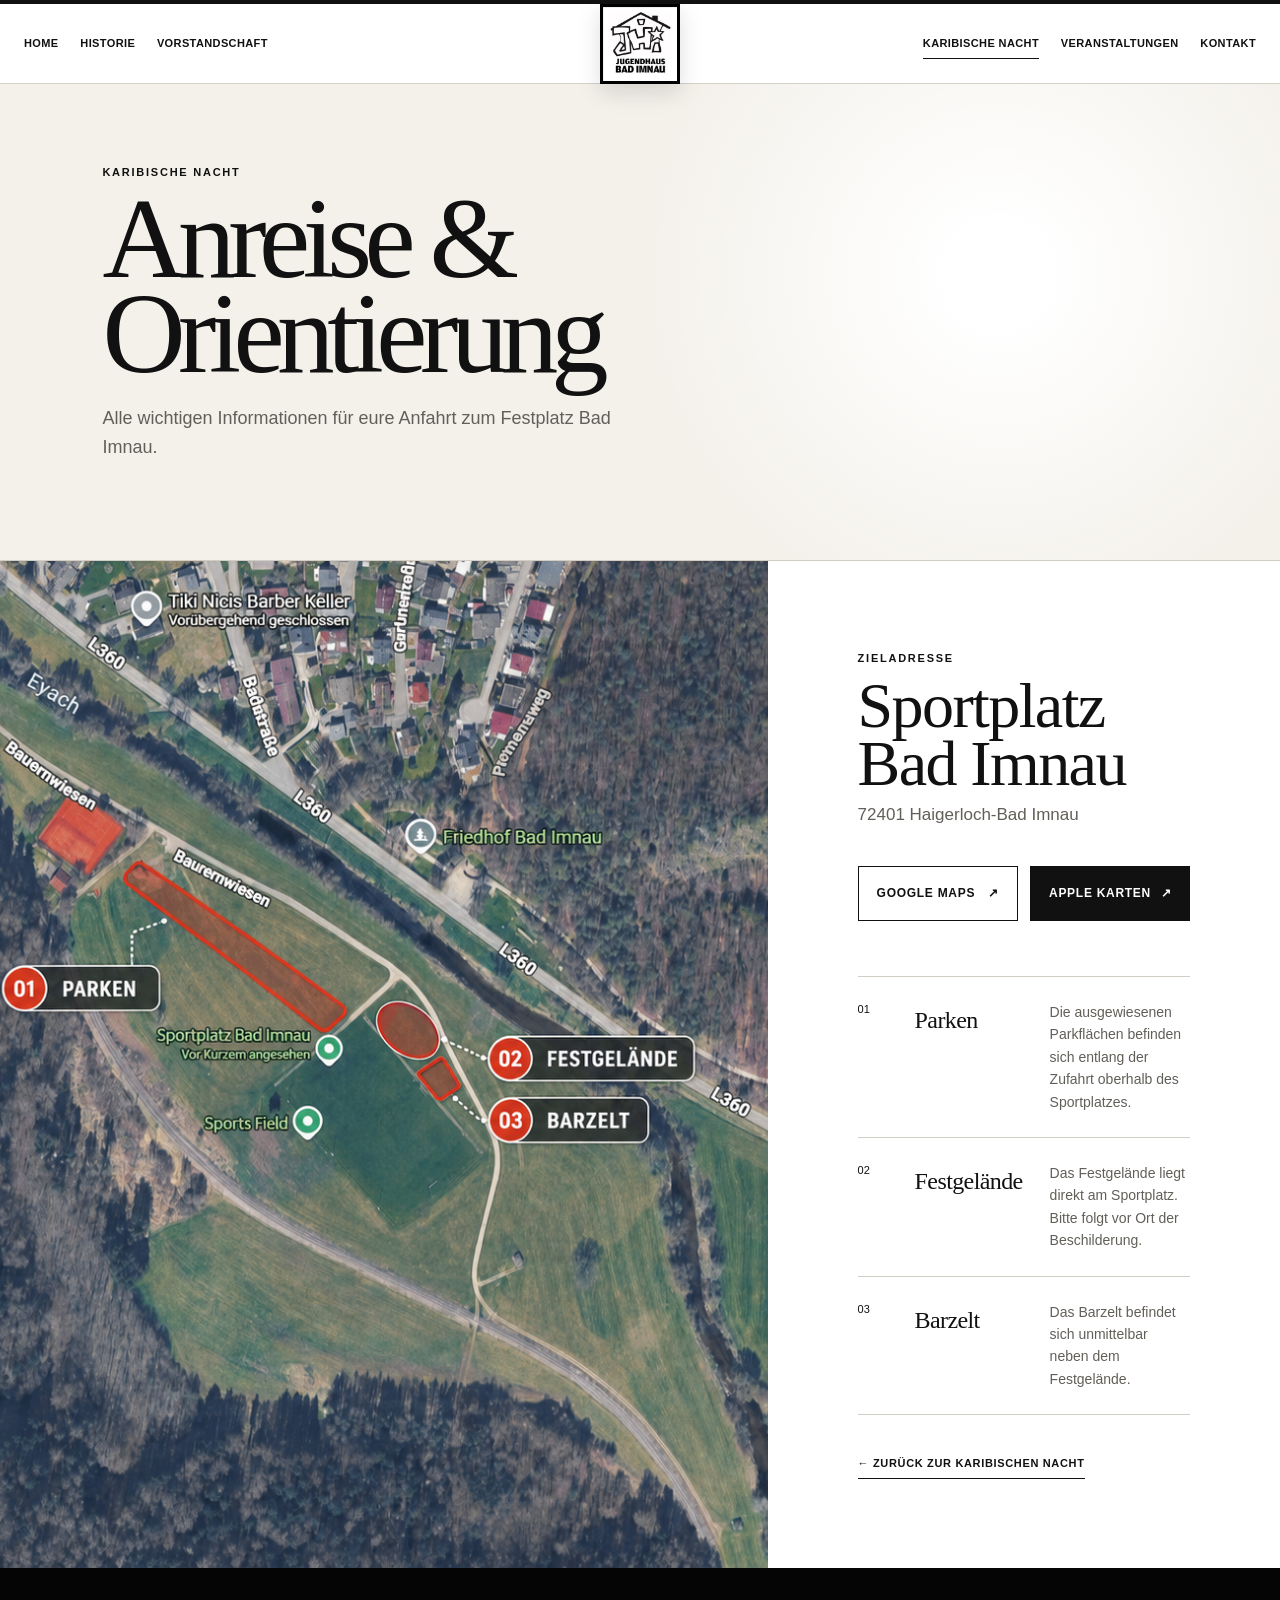
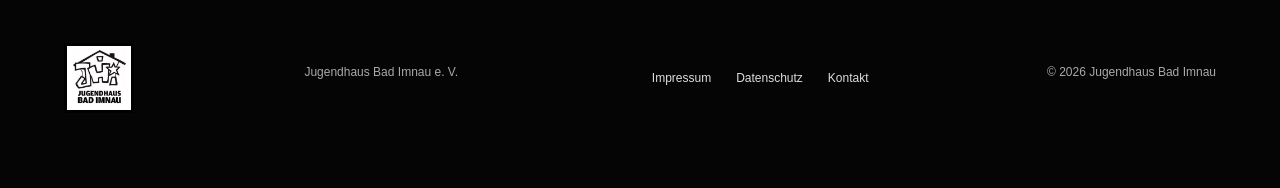
==== commit 3152bbda: "changes @ home" ====
--- a/anreise.html
+++ b/anreise.html
@@ -50,7 +50,7 @@
         <p>72401 Haigerloch-Bad Imnau</p>
         <div class="arrival-actions">
           <a class="maps-button maps-google" href="https://www.google.com/maps/search/?api=1&amp;query=Sportplatz+Bad+Imnau+72401+Haigerloch" target="_blank" rel="noopener noreferrer">Google Maps <span>↗</span></a>
-          <a class="maps-button maps-apple" href="https://maps.apple.com/?q=Sportplatz+Bad+Imnau&amp;address=72401+Haigerloch" target="_blank" rel="noopener noreferrer">Apple Karten <span>↗</span></a>
+          <a class="maps-button maps-apple" href="https://maps.apple.com/place?place-id=I388C8A2C8D6BAA09&address=L+360%2C+72401+Haigerloch%2C+Germany&coordinate=48.399087%2C8.777293&name=Sportplatz+Bad+Imnau&_provider=9902" target="_blank" rel="noopener noreferrer">Apple Karten <span>↗</span></a>
         </div>
         <div class="arrival-info-grid">
           <article><span>01</span><h3>Parken</h3><p>Die ausgewiesenen Parkflächen befinden sich entlang der Zufahrt oberhalb des Sportplatzes.</p></article>
--- a/style.css
+++ b/style.css
@@ -303,7 +303,7 @@
   background:
     radial-gradient(circle at 18% 22%, rgba(255, 210, 31, 0.62), transparent 24rem),
     linear-gradient(135deg, rgba(10, 74, 98, 0.9), rgba(217, 4, 41, 0.8) 46%, rgba(243, 91, 4, 0.76)),
-    url("images/karibische-nacht.jpg");
+    url("images/karibischenacht2022.png");
   background-position: center;
   background-size: cover;
 }
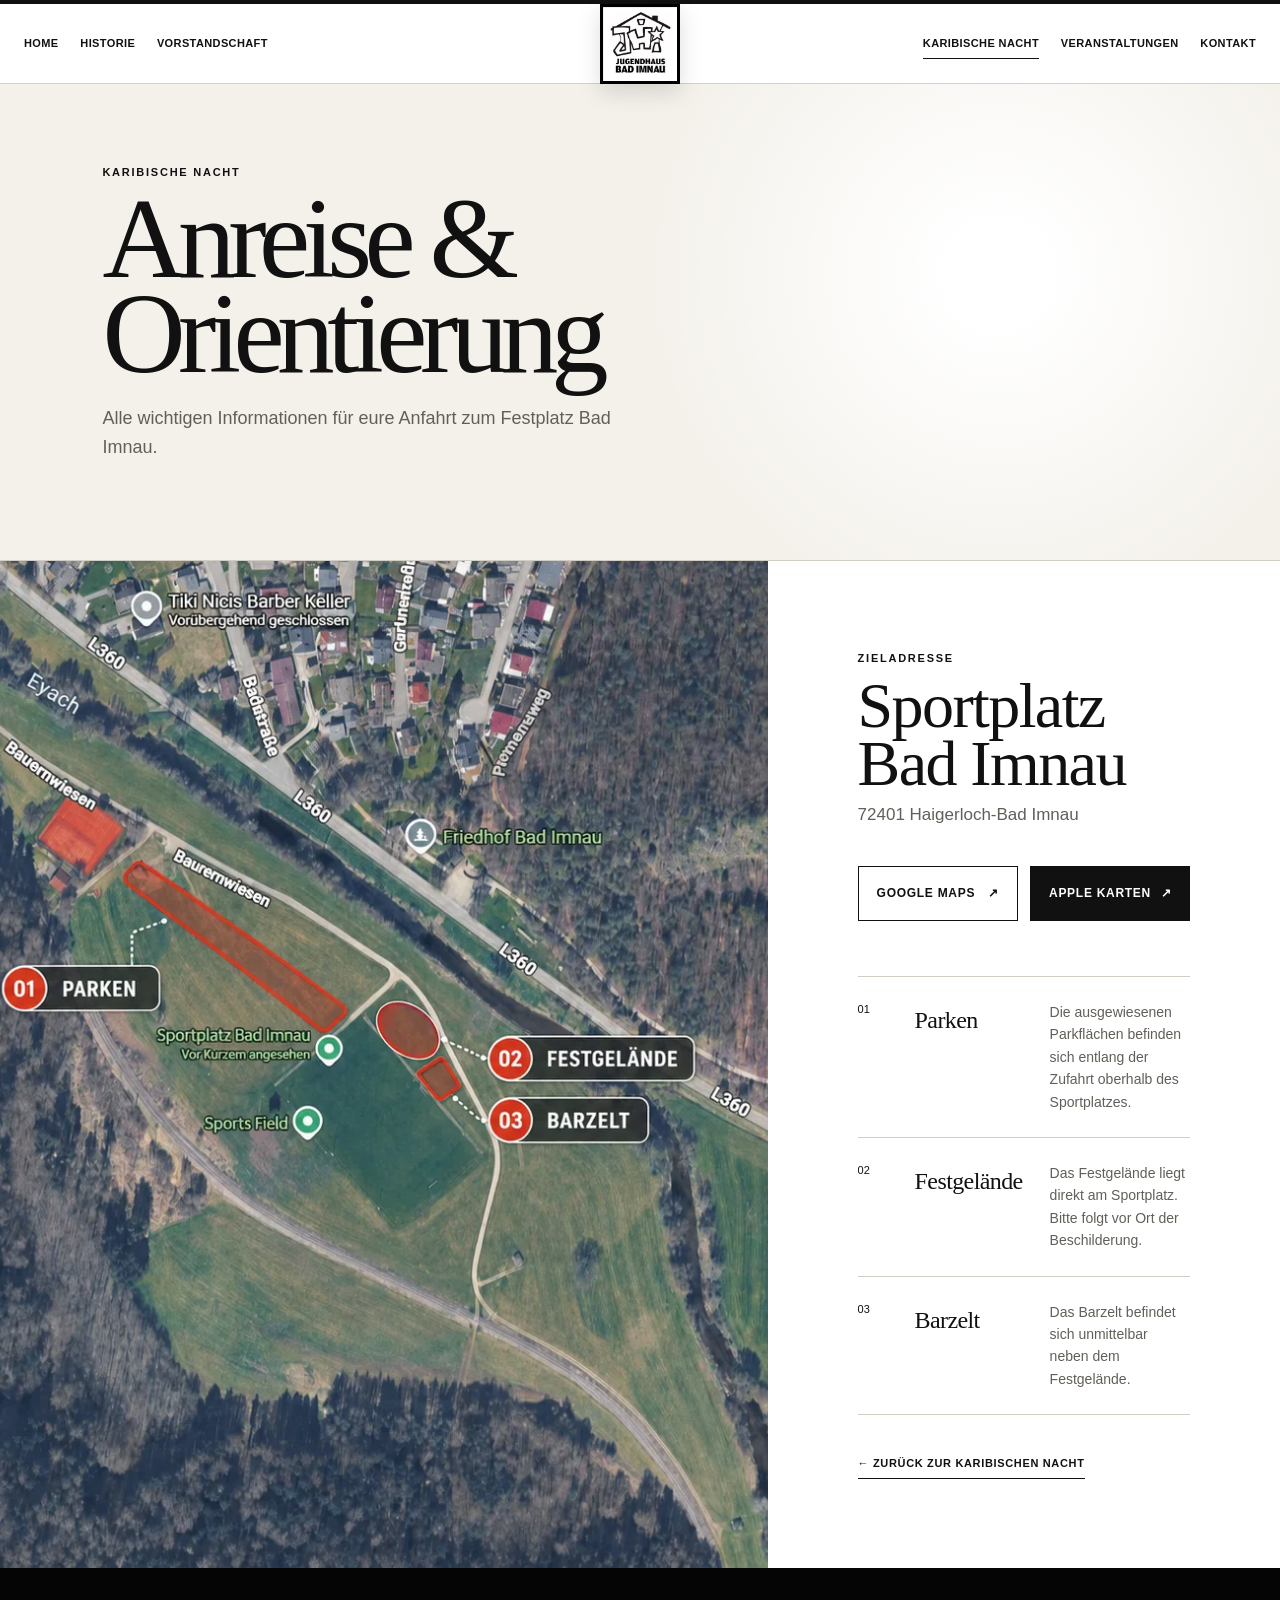
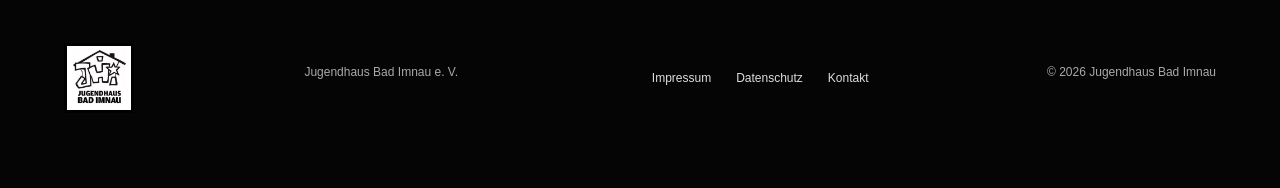
==== commit c5bedd69: "file update" ====
--- a/anreise.html
+++ b/anreise.html
@@ -6,6 +6,7 @@
   <meta name="description" content="Anreise zur Karibischen Nacht auf dem Festplatz Bad Imnau.">
   <title>Anreise | Karibische Nacht Bad Imnau</title>
   <link rel="stylesheet" href="style.css">
+  <link rel="icon" href="images/logo-white.png" type="image/png">
 </head>
 <body>
   <a class="skip-link" href="#main">Zum Inhalt springen</a>
@@ -42,7 +43,7 @@
 
     <section class="arrival-content">
       <div class="arrival-map-wrap">
-        <img src="images/anreise-festplatz-professionell.png" alt="Luftbild des Sportplatzes Bad Imnau mit markiertem Festgelände, Barzelt und Parkplatz">
+        <img src="images/anreise-festplatz-professionell.webp" alt="Luftbild des Sportplatzes Bad Imnau mit markiertem Festgelände, Barzelt und Parkplatz" decoding="async">
       </div>
       <div class="arrival-details">
         <p class="eyebrow">Zieladresse</p>
--- a/style.css
+++ b/style.css
@@ -303,7 +303,7 @@
   background:
     radial-gradient(circle at 18% 22%, rgba(255, 210, 31, 0.62), transparent 24rem),
     linear-gradient(135deg, rgba(10, 74, 98, 0.9), rgba(217, 4, 41, 0.8) 46%, rgba(243, 91, 4, 0.76)),
-    url("images/karibischenacht2022.png");
+    url("images/karibischenacht2022.webp");
   background-position: center;
   background-size: cover;
 }
@@ -832,6 +832,11 @@
     transition-duration: 0.01ms !important;
     animation-duration: 0.01ms !important;
   }
+}
+
+:where(a, button, model-viewer):focus-visible {
+  outline: 3px solid #f4b942;
+  outline-offset: 4px;
 }
 
 @media (max-width: 980px) {
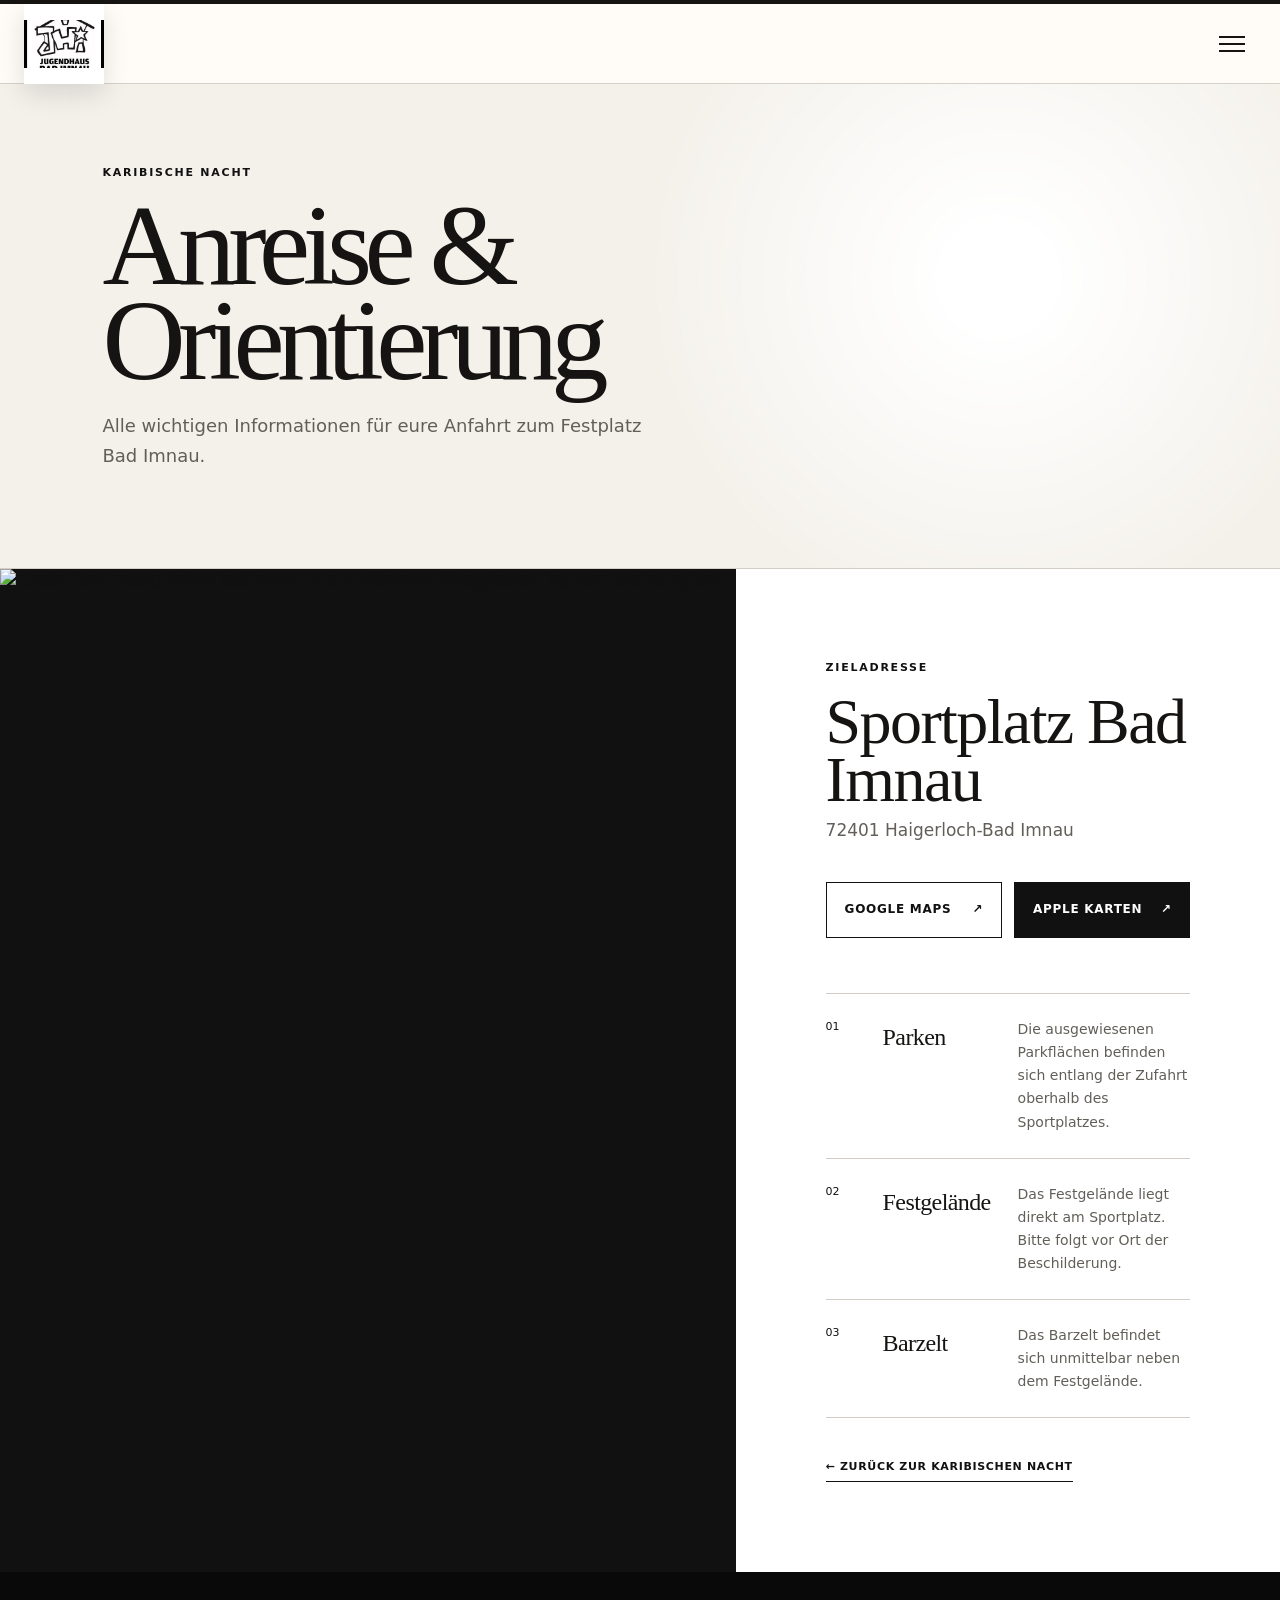
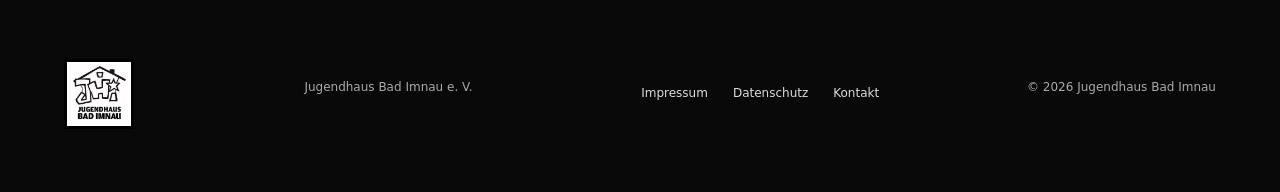
==== commit 37211271: "updates" ====
--- a/anreise.html
+++ b/anreise.html
@@ -4,9 +4,10 @@
   <meta charset="utf-8">
   <meta name="viewport" content="width=device-width, initial-scale=1">
   <meta name="description" content="Anreise zur Karibischen Nacht auf dem Festplatz Bad Imnau.">
+  <link rel="canonical" href="https://jugendhausbadimnau.de/anreise.html"><meta property="og:title" content="Anreise zur Karibischen Nacht"><meta property="og:type" content="website"><meta property="og:image" content="https://jugendhausbadimnau.de/images/veranstaltungen/anreise-festplatz-professionell.webp">
   <title>Anreise | Karibische Nacht Bad Imnau</title>
   <link rel="stylesheet" href="style.css">
-  <link rel="icon" href="images/logo-white.png" type="image/png">
+  <link rel="icon" href="images/logo/logo-white.webp" type="image/webp">
 </head>
 <body>
   <a class="skip-link" href="#main">Zum Inhalt springen</a>
@@ -18,7 +19,7 @@
         <a href="vorstandschaft.html">Vorstandschaft</a>
       </div>
       <a class="v2-brand" href="index.html" aria-label="Jugendhaus Bad Imnau – Startseite">
-        <img src="images/logo-white.png" alt="Jugendhaus Bad Imnau">
+        <img src="images/logo/logo-white.webp" alt="Jugendhaus Bad Imnau">
       </a>
       <div class="v2-nav-side v2-nav-right">
         <a class="active" href="karibische-nacht.html">Karibische Nacht</a>
@@ -43,7 +44,7 @@
 
     <section class="arrival-content">
       <div class="arrival-map-wrap">
-        <img src="images/anreise-festplatz-professionell.webp" alt="Luftbild des Sportplatzes Bad Imnau mit markiertem Festgelände, Barzelt und Parkplatz" decoding="async">
+        <img src="images/veranstaltungen/anreise-festplatz-professionell.webp" alt="Luftbild des Sportplatzes Bad Imnau mit markiertem Festgelände, Barzelt und Parkplatz" decoding="async">
       </div>
       <div class="arrival-details">
         <p class="eyebrow">Zieladresse</p>
@@ -64,7 +65,7 @@
   </main>
 
   <footer class="v2-footer">
-    <img src="images/logo-weiss.png" alt="Jugendhaus Bad Imnau"><p>Jugendhaus Bad Imnau e. V.</p>
+    <img src="images/logo/logo-weiss.webp" alt="Jugendhaus Bad Imnau"><p>Jugendhaus Bad Imnau e. V.</p>
     <nav aria-label="Rechtliches"><a href="impressum.html">Impressum</a><a href="datenschutz.html">Datenschutz</a><a href="kontakt.html">Kontakt</a></nav>
     <p>© 2026 Jugendhaus Bad Imnau</p>
   </footer>
--- a/style.css
+++ b/style.css
@@ -29,8 +29,8 @@
 }
 
 /* --- Startseite Version 2 ------------------------------------------------ */
-.home-v2 { --ink:#111; --paper:#f4f1eb; --red:#d52b22; background:var(--paper); color:var(--ink); font-family:Arial,Helvetica,sans-serif; }
-.home-v2 .skip-link { background:#111; }
+.home-page { --ink:#111; --paper:#f4f1eb; --red:#d52b22; background:var(--paper); color:var(--ink); font-family:Arial,Helvetica,sans-serif; }
+.home-page .skip-link { background:#111; }
 .v2-header { position:relative; z-index:50; height:84px; border-top:4px solid #111; border-bottom:1px solid #d6d2ca; background:#fff; }
 .v2-nav { position:relative; width:min(100% - 48px,1560px); height:100%; margin:auto; display:grid; grid-template-columns:minmax(0,1fr) 250px minmax(0,1fr); align-items:center; gap:28px; }
 .v2-nav-side { display:flex; align-items:center; gap:clamp(14px,1.7vw,30px); }
@@ -69,16 +69,33 @@
 .v2-feature { position:relative; overflow:hidden; display:flex; align-items:flex-end; padding:32px; color:#111; }
 .v2-feature-photo { grid-row:span 2; color:#fff; }
 .v2-feature-photo::after { content:""; position:absolute; inset:0; background:linear-gradient(transparent 30%,#000b); }
-.v2-feature-photo img { position:absolute; inset:0; width:100%; height:100%; object-fit:cover; transition:transform .7s ease; }
+.v2-feature-photo img,.v2-feature-team img { position:absolute; inset:0; width:100%; height:100%; object-fit:cover; transition:transform .7s ease; }
 .v2-feature:hover img { transform:scale(1.035); }
 .v2-feature-red { background:var(--red); color:#fff; }
 .v2-feature-light { border-top:1px solid #d6d2ca; background:#ece9e3; }
+.v2-feature-team { color:#fff; }
+.v2-feature-team::after { content:""; position:absolute; inset:0; background:linear-gradient(180deg,#0004 0%,#0001 35%,#000b 100%); }
 .v2-feature div,.feature-index,.feature-arrow { position:relative; z-index:2; }
 .v2-feature h2 { margin:0; font-family:Georgia,serif; font-size:clamp(38px,4vw,68px); font-weight:400; line-height:.92; letter-spacing:-.045em; }
 .v2-feature p { margin-bottom:10px; }
 .feature-index { position:absolute; top:28px; left:32px; font-size:11px; }
 .feature-arrow { position:absolute; top:23px; right:28px; font-size:30px; transition:transform .25s ease; }
 .v2-feature:hover .feature-arrow { transform:translate(4px,-4px); }
+.gallery-section { padding:clamp(60px,8vw,120px) 0; background:#f2efe9; }
+.gallery-grid { display:grid; grid-template-columns:repeat(3,minmax(0,1fr)); gap:clamp(12px,2vw,28px); }
+.gallery-item { overflow:hidden; margin:0; background:#ddd8cf; }
+.gallery-item img { display:block; width:100%; height:auto; transition:transform .6s ease; }
+.gallery-item:hover img { transform:scale(1.035); }
+.board-year { margin:0 0 18px; font-family:Georgia,"Times New Roman",serif; font-size:clamp(42px,6vw,82px); line-height:1; }
+.board-archive-section { background:#111; color:#fff; }
+.board-archive-title { max-width:850px; margin:0 0 clamp(45px,7vw,90px); font-family:Georgia,"Times New Roman",serif; font-size:clamp(46px,6vw,88px); font-weight:400; letter-spacing:-.05em; line-height:.9; }
+.board-archive { display:grid; grid-template-columns:repeat(2,minmax(0,1fr)); gap:clamp(36px,6vw,90px) clamp(18px,3vw,42px); }
+.board-history-card h3 { margin:0 0 14px; font-family:Georgia,"Times New Roman",serif; font-size:clamp(32px,4vw,56px); font-weight:400; }
+.board-history-photo { display:block; width:100%; height:auto; }
+.board-placeholder { position:relative; display:grid; place-items:center; aspect-ratio:16/10; overflow:hidden; border:1px solid #ffffff45; background:linear-gradient(135deg,#1b1b1b,#292929); color:#aaa; }
+.board-placeholder::before,.board-placeholder::after { content:""; position:absolute; width:140%; height:1px; background:#ffffff24; transform:rotate(32deg); }
+.board-placeholder::after { transform:rotate(-32deg); }
+.board-placeholder span { position:relative; z-index:1; padding:8px 12px; background:#222; font-size:11px; font-weight:800; letter-spacing:.14em; text-transform:uppercase; }
 .v2-footer { min-height:220px; display:grid; grid-template-columns:1fr 1fr 2fr 1fr; align-items:center; gap:25px; padding:45px clamp(24px,5vw,80px); background:#050505; color:#aaa; font-size:12px; }
 .v2-footer img { width:70px; }
 .v2-footer nav { display:flex; justify-content:center; gap:25px; }
@@ -86,6 +103,8 @@
 .v2-footer>p:last-child { text-align:right; }
 @media(max-width:1180px){.v2-nav-side{display:none}.v2-nav{grid-template-columns:1fr 100px}.v2-brand{left:0;transform:none}.v2-menu-button{display:block;justify-self:end;width:44px;height:44px;border:0;background:none}.v2-menu-button span:not(.sr-only){display:block;width:24px;height:1px;margin:6px auto;background:#111}.v2-mobile-menu{position:absolute;top:83px;left:-14px;right:-14px;padding:24px;background:#fff;border-bottom:1px solid #ccc;box-shadow:0 12px 30px #0002}.v2-mobile-menu.is-open{display:grid;grid-template-columns:1fr 1fr;gap:20px}.house-hero{grid-template-columns:35% 1fr}.hero-side-note{display:none}.v2-footer{grid-template-columns:auto 1fr 2fr}.v2-footer>p:last-child{display:none}}
 @media(max-width:720px){.v2-header{height:72px}.v2-brand{top:0;width:68px;height:68px}.v2-mobile-menu{top:71px}.house-hero{min-height:calc(100svh - 72px);display:flex;flex-direction:column;align-items:stretch;padding:60px 20px 20px}.hero-intro{z-index:4}.hero-intro h1{font-size:clamp(50px,16vw,78px)}.hero-intro>p:not(.hero-kicker){display:none}.v2-text-link{margin-top:12px}.model-stage{height:48vh;min-height:330px;margin-top:-30px}.hero-number{display:none}.v2-intro{grid-template-columns:1fr;padding:90px 24px}.v2-intro h2{font-size:clamp(50px,15vw,76px)}.v2-feature-grid{grid-template-columns:1fr;grid-template-rows:480px 330px 300px}.v2-feature-photo{grid-row:auto}.v2-footer{grid-template-columns:auto 1fr;padding:40px 24px}.v2-footer nav{grid-column:1/-1;justify-content:flex-start;flex-wrap:wrap}}
+@media(max-width:720px){.gallery-grid{grid-template-columns:1fr 1fr}}
+@media(max-width:720px){.board-archive{grid-template-columns:1fr}}
 
 @media (prefers-color-scheme: dark) {
   :root {
@@ -285,7 +304,7 @@
 .hero-home {
   background-image:
     linear-gradient(120deg, rgba(38, 7, 13, 0.72), rgba(38, 7, 13, 0.34) 58%, rgba(38, 7, 13, 0.12)),
-    url("images/jugenhaus-haus.jpg");
+    url("images/historie/jugenhaus-haus.webp");
   background-position: center;
   background-size: cover;
 }
@@ -303,7 +322,7 @@
   background:
     radial-gradient(circle at 18% 22%, rgba(255, 210, 31, 0.62), transparent 24rem),
     linear-gradient(135deg, rgba(10, 74, 98, 0.9), rgba(217, 4, 41, 0.8) 46%, rgba(243, 91, 4, 0.76)),
-    url("images/karibischenacht2022.webp");
+    url("images/veranstaltungen/karibischenacht2022.webp");
   background-position: center;
   background-size: cover;
 }
@@ -1221,3 +1240,340 @@
   body:not(.home-v2) .footer-grid{grid-template-columns:1fr}
   body:not(.home-v2) .site-footer nav{justify-content:flex-start}
 }
+
+/* ==========================================================================
+   2026 Design system – shared across all pages
+   ========================================================================== */
+:root {
+  --paper: #f4f1eb;
+  --surface: #fffdf8;
+  --ink: #151412;
+  --muted: #625f59;
+  --line: #d6d1c8;
+  --brand: #c92f27;
+  --brand-dark: #9e211b;
+  --focus: #f2b544;
+  --content: 1180px;
+  --wide: 1480px;
+  --space-xs: .5rem;
+  --space-sm: 1rem;
+  --space-md: 1.5rem;
+  --space-lg: clamp(2.5rem, 5vw, 5rem);
+  --space-xl: clamp(5rem, 10vw, 9rem);
+  --font-display: Georgia, "Times New Roman", serif;
+  --font-body: Inter, ui-sans-serif, system-ui, -apple-system, "Segoe UI", sans-serif;
+}
+
+html { scroll-behavior: smooth; }
+body,
+body:not(.home-v2) {
+  margin: 0;
+  overflow-x: hidden;
+  background: var(--paper);
+  color: var(--ink);
+  font-family: var(--font-body);
+  font-size: 1rem;
+  line-height: 1.65;
+  text-rendering: optimizeLegibility;
+}
+body.menu-open { overflow: hidden; }
+*, *::before, *::after { box-sizing: border-box; }
+img { max-width: 100%; }
+a { color: inherit; text-underline-offset: .2em; }
+p { max-width: 68ch; }
+.container { width: min(calc(100% - 3rem), var(--content)); margin-inline: auto; }
+.sr-only { position: absolute; width: 1px; height: 1px; padding: 0; margin: -1px; overflow: hidden; clip: rect(0,0,0,0); white-space: nowrap; border: 0; }
+.skip-link { position: fixed; z-index: 999; top: .75rem; left: .75rem; padding: .75rem 1rem; background: var(--ink); color: white; transform: translateY(-150%); }
+.skip-link:focus { transform: none; }
+:where(a, button, model-viewer):focus-visible { outline: 3px solid var(--focus); outline-offset: 4px; }
+
+/* Shared navigation */
+.site-header,
+.v2-header,
+body:not(.home-v2) .site-header {
+  position: relative;
+  z-index: 100;
+  height: 84px;
+  border-top: 4px solid var(--ink);
+  border-bottom: 1px solid var(--line);
+  background: rgba(255,253,248,.96);
+}
+.navbar,
+.v2-nav,
+body:not(.home-v2) .navbar {
+  position: relative;
+  width: min(calc(100% - 3rem), var(--wide));
+  min-height: 80px;
+  margin-inline: auto;
+  display: flex;
+  align-items: center;
+  justify-content: flex-end;
+}
+.brand,
+.v2-brand,
+body:not(.home-v2) .brand {
+  position: absolute;
+  z-index: 3;
+  top: 0;
+  left: 0;
+  width: 80px;
+  height: 80px;
+  padding: 0;
+  background: var(--ink);
+  box-shadow: 0 10px 25px rgba(0,0,0,.12);
+  transform: none;
+}
+.v2-brand { background: #fff; }
+.home-v2 .brand { right: auto; left: 0; transform: none; }
+.brand img, .v2-brand img { width: 100%; height: 100%; object-fit: cover; }
+.nav-menu, .v2-nav-side { display: flex; align-items: center; gap: clamp(.75rem, 1.6vw, 1.75rem); margin: 0; padding: 0; list-style: none; }
+body:not(.home-v2) .nav-menu {
+  position: static;
+  width: auto;
+  min-height: 0;
+  display: flex;
+  grid-template-columns: none;
+  justify-content: flex-end;
+  gap: clamp(.65rem, 1.25vw, 1.4rem);
+  padding: 0;
+  border: 0;
+  background: transparent;
+  box-shadow: none;
+  opacity: 1;
+  pointer-events: auto;
+  transform: none;
+}
+body:not(.home-v2) .nav-menu li { display: block; width: auto; grid-column: auto !important; grid-row: auto !important; }
+.nav-menu a, .v2-nav a {
+  position: relative;
+  display: block;
+  padding: 1rem 0;
+  color: var(--ink);
+  font-size: .69rem;
+  font-weight: 800;
+  letter-spacing: .055em;
+  text-transform: uppercase;
+}
+.nav-menu a::after, .v2-nav-side a::after { content: ""; position: absolute; right: 100%; bottom: .55rem; left: 0; height: 1px; background: var(--brand); transition: right .2s ease; }
+.nav-menu a:hover::after, .nav-menu a.is-active::after, .v2-nav-side a:hover::after, .v2-nav-side a.active::after { right: 0; }
+.nav-menu a.is-active, .v2-nav-side a.active { color: var(--brand-dark); }
+.home-v2 .nav-menu a.is-active {
+  border-radius: 0;
+  background: transparent;
+  color: var(--brand-dark);
+  box-shadow: none;
+  transform: none;
+}
+.v2-nav { display: grid; grid-template-columns: 1fr 80px 1fr; gap: 2rem; }
+.v2-brand { left: 50%; transform: translateX(-50%); }
+.v2-nav-left { justify-self: start; }
+.v2-nav-right { justify-self: end; }
+.nav-toggle, .v2-menu-button { display: none; width: 48px; height: 48px; padding: 10px; border: 0; background: transparent; cursor: pointer; }
+.nav-toggle span:not(.sr-only), .v2-menu-button span:not(.sr-only) { display: block; width: 26px; height: 2px; margin: 5px auto; background: var(--ink); transition: transform .2s ease, opacity .2s ease; }
+.nav-toggle.is-open span:nth-child(1), .v2-menu-button.is-open span:nth-child(1) { transform: translateY(7px) rotate(45deg); }
+.nav-toggle.is-open span:nth-child(2), .v2-menu-button.is-open span:nth-child(2) { opacity: 0; }
+.nav-toggle.is-open span:nth-child(3), .v2-menu-button.is-open span:nth-child(3) { transform: translateY(-7px) rotate(-45deg); }
+
+/* Typography and shared sections */
+h1, h2, h3 { color: var(--ink); }
+h1, h2, .board-year, .event-visual-title, .anniversary-number { font-family: var(--font-display); font-weight: 400; letter-spacing: -.045em; }
+.eyebrow, .hero-kicker, .v2-label { margin-bottom: 1rem; color: var(--brand-dark); font-size: .7rem; font-weight: 850; letter-spacing: .16em; text-transform: uppercase; }
+.section { padding-block: var(--space-xl); }
+.section-muted { background: #ebe7df; }
+.page-hero, body:not(.home-v2) .page-hero {
+  min-height: min(520px, 70vh);
+  display: flex;
+  align-items: center;
+  padding-block: var(--space-xl);
+  border-bottom: 1px solid var(--line);
+  background: radial-gradient(circle at 78% 42%, #fff 0 5%, transparent 34%), var(--paper);
+}
+.page-hero h1, body:not(.home-v2) .page-hero h1 { max-width: 1050px; margin: 0 0 1.5rem; font-size: clamp(3.6rem, 8.5vw, 8.5rem); line-height: .86; }
+.page-hero p:last-child { color: var(--muted); font-size: clamp(1rem, 1.5vw, 1.2rem); }
+.history-intro { max-width: 880px; margin-bottom: var(--space-lg); }
+.history-intro h2, .board-archive-title { font-size: clamp(2.8rem, 6vw, 6rem); line-height: .95; }
+.two-column, .two-columns, .three-columns, .four-columns, .event-list, .legal-grid { display: grid; gap: 1.25rem; }
+.two-column, .two-columns, .event-list, .legal-grid { grid-template-columns: repeat(2, minmax(0,1fr)); }
+.three-columns { grid-template-columns: repeat(3, minmax(0,1fr)); }
+.four-columns { grid-template-columns: repeat(4, minmax(0,1fr)); }
+.info-card, .contact-card, .event-card, .address-box, .legal-box, .legal-content, .timeline-card { border: 1px solid var(--line); background: var(--surface); }
+.info-card, .contact-card, .address-box, .legal-box { padding: clamp(1.4rem, 3vw, 2rem); }
+.info-card, .timeline-card { transition: transform .25s ease, border-color .25s ease; }
+.info-card:hover, .timeline-card:hover { transform: translateY(-4px); border-color: var(--ink); }
+.card-icon { display: grid; place-items: center; width: 44px; height: 44px; margin-bottom: 1.25rem; background: var(--ink); color: white; }
+.button { display: inline-flex; justify-content: center; align-items: center; min-height: 48px; padding: .8rem 1.15rem; border: 1px solid var(--ink); color: var(--ink); font-size: .72rem; font-weight: 850; letter-spacing: .07em; text-transform: uppercase; transition: background .2s ease, color .2s ease, transform .2s ease; }
+.button:hover { transform: translateY(-2px); }
+.button-primary { background: var(--ink); color: white; }
+.button-secondary, .button-caribbean { border-color: var(--brand); background: var(--brand); color: white; }
+
+/* Home */
+.house-hero { min-height: calc(100svh - 84px); grid-template-columns: minmax(280px, .75fr) minmax(420px, 1.25fr) 80px; background: radial-gradient(circle at 65% 40%, white 0 5%, transparent 38%), var(--paper); }
+.hero-intro h1 { font-size: clamp(3.6rem, 6.2vw, 6.5rem); }
+.model-stage { height: min(64vw, 680px); }
+.drag-hint { background: rgba(244,241,235,.88); }
+.v2-intro { background: var(--ink); }
+.v2-intro h2 { color: white; }
+.v2-feature-grid { grid-template-rows: 430px 320px; }
+.v2-feature-red { background: var(--brand); }
+.v2-feature > img {
+  position: absolute;
+  inset: 0;
+  z-index: 0;
+  width: 100%;
+  height: 100%;
+  object-fit: cover;
+  object-position: center;
+  pointer-events: none;
+  transition: transform .7s ease;
+}
+.v2-feature-red::after { content: ""; position: absolute; inset: 0; z-index: 1; background: linear-gradient(180deg, rgba(0,0,0,.06), rgba(0,0,0,.48)); pointer-events: none; }
+.v2-feature h2 { color: inherit; }
+.v2-footer, .site-footer { background: #090909; color: #aaa; }
+
+/* Timeline, media and event pages */
+.timeline::before { width: 1px; background: var(--ink); }
+.timeline-year { border-radius: 0; border-color: var(--paper); background: var(--ink); box-shadow: none; }
+.timeline-card { overflow: hidden; }
+.timeline-card img, .wide-image { display: block; width: 100%; object-fit: cover; filter: saturate(.88); }
+.board-archive-section,
+.board-archive-section h2,
+.board-archive-section h3,
+.board-archive-section .board-year,
+.board-archive-section .board-archive-title {
+  color: #fff;
+}
+.board-archive-section .eyebrow { color: #c8c4bd; }
+.gallery-grid { gap: 1rem; }
+.gallery-item { background: #ddd8cf; }
+.gallery-item img { aspect-ratio: 4 / 3; object-fit: cover; }
+.event-card { overflow: hidden; }
+.event-content { padding: 1.75rem; }
+.event-content h2 { font-size: clamp(2rem, 4vw, 3.5rem); }
+.contact-card a { color: var(--brand-dark); }
+.hero-caribbean { min-height: calc(100svh - 84px); }
+.countdown { gap: .75rem; }
+.countdown div { border-radius: 0; }
+.arrival-content { grid-template-columns: minmax(0,1.15fr) minmax(380px,.85fr); }
+.arrival-map-wrap img { display: block; }
+
+/* Footer */
+.site-footer, .v2-footer { min-height: 220px; padding: 3rem clamp(1.5rem,5vw,5rem) 1.5rem; }
+.footer-grid { width: min(100%, var(--wide)); grid-template-columns: 1fr 2fr 1fr; align-items: start; }
+.site-footer nav, .footer-links { display: flex; flex-wrap: wrap; gap: .75rem 1.2rem; }
+.site-footer a, .v2-footer a { color: #ddd; }
+.copyright, .footer-bottom { width: min(100%, var(--wide)); margin: 2rem auto 0; padding-top: 1rem; border-top: 1px solid #333; color: #888; }
+
+.reveal { opacity: 0; transform: translateY(18px); transition: opacity .55s ease, transform .55s ease; }
+.reveal.is-visible { opacity: 1; transform: none; }
+
+@media (max-width: 1180px) {
+  .home-v2 .brand { left: 0; transform: none; }
+  .nav-toggle, .v2-menu-button { display: block; }
+  .v2-nav-side { display: none; }
+  .v2-nav { display: flex; justify-content: flex-end; }
+  .v2-brand { left: 0; transform: none; }
+  .nav-menu, .v2-mobile-menu,
+  body:not(.home-v2) .nav-menu {
+    position: absolute;
+    top: 79px;
+    right: -1.5rem;
+    left: -1.5rem;
+    display: grid;
+    grid-template-columns: repeat(2, 1fr);
+    gap: .25rem;
+    width: auto;
+    min-height: 0;
+    padding: 1.25rem 1.5rem;
+    border-bottom: 1px solid var(--line);
+    background: var(--surface);
+    box-shadow: 0 18px 30px rgba(0,0,0,.12);
+    opacity: 0;
+    pointer-events: none;
+    transform: translateY(-8px);
+    transition: opacity .2s ease, transform .2s ease;
+  }
+  .v2-mobile-menu { display: grid; visibility: hidden; }
+  .v2-mobile-menu.is-open { visibility: visible; }
+  .nav-menu.is-open, .v2-mobile-menu.is-open { opacity: 1; pointer-events: auto; transform: none; }
+  .nav-menu a, .v2-mobile-menu a { padding: .9rem .5rem; }
+  .house-hero { grid-template-columns: minmax(260px,.8fr) 1.2fr; }
+  .hero-side-note { display: none; }
+  .four-columns { grid-template-columns: repeat(2, minmax(0,1fr)); }
+}
+
+/* The seven desktop links need more horizontal room than the original header. */
+@media (max-width: 1400px) {
+  .v2-nav-side { display: none; }
+  .v2-nav { display: flex; justify-content: flex-end; }
+  .v2-brand { left: 0; transform: none; }
+  .v2-menu-button { display: block; }
+  .v2-mobile-menu {
+    position: absolute;
+    top: 79px;
+    right: -1.5rem;
+    left: -1.5rem;
+    z-index: 110;
+    display: grid;
+    grid-template-columns: repeat(2, minmax(0, 1fr));
+    gap: .25rem;
+    padding: 1.25rem 1.5rem;
+    border-bottom: 1px solid var(--line);
+    background: var(--surface);
+    box-shadow: 0 18px 30px rgba(0,0,0,.12);
+    visibility: hidden;
+    opacity: 0;
+    pointer-events: none;
+    transform: translateY(-8px);
+    transition: opacity .2s ease, transform .2s ease;
+  }
+  .v2-mobile-menu.is-open { visibility: visible; opacity: 1; pointer-events: auto; transform: none; }
+}
+
+@media (max-width: 1180px) {
+  .home-v2 .brand { right: auto; left: 0; transform: none; }
+}
+
+@media (max-width: 760px) {
+  .container { width: min(calc(100% - 2rem), var(--content)); }
+  .site-header, .v2-header, body:not(.home-v2) .site-header { height: 72px; }
+  .navbar, .v2-nav, body:not(.home-v2) .navbar { width: calc(100% - 2rem); min-height: 68px; }
+  .brand, .v2-brand, body:not(.home-v2) .brand { width: 68px; height: 68px; }
+  .nav-menu, .v2-mobile-menu, body:not(.home-v2) .nav-menu { top: 67px; right: -1rem; left: -1rem; grid-template-columns: 1fr; max-height: calc(100svh - 72px); overflow: auto; }
+  .page-hero, body:not(.home-v2) .page-hero { min-height: 390px; }
+  .page-hero h1, body:not(.home-v2) .page-hero h1 { font-size: clamp(3.3rem, 17vw, 5rem); }
+  .two-column, .two-columns, .three-columns, .four-columns, .event-list, .legal-grid { grid-template-columns: 1fr; }
+  .house-hero { min-height: calc(100svh - 72px); display: flex; flex-direction: column; padding: 3.5rem 1rem 1rem; }
+  .hero-intro h1 { font-size: clamp(3.3rem, 16vw, 5rem); }
+  .model-stage { width: 100%; height: 46vh; min-height: 300px; margin: -1rem 0 0; }
+  .v2-intro { grid-template-columns: 1fr; }
+  .v2-feature-grid { grid-template-columns: 1fr; grid-template-rows: 440px 300px 320px; }
+  .v2-feature-photo { grid-row: auto; }
+  .timeline::before { left: 30px; }
+  .timeline-item { grid-template-columns: 60px minmax(0,1fr); gap: .75rem; }
+  .timeline-year { width: 60px; height: 60px; font-size: .72rem; }
+  .timeline-item:nth-child(odd) .timeline-card, .timeline-item:nth-child(even) .timeline-card { grid-column: 2; }
+  .timeline-card img { height: 220px; }
+  .countdown { grid-template-columns: repeat(2,1fr); }
+  .arrival-content { grid-template-columns: 1fr; }
+  .arrival-map-wrap { min-height: 360px; }
+  .footer-grid, .v2-footer { grid-template-columns: 1fr; }
+  .v2-footer nav { justify-content: flex-start; flex-wrap: wrap; }
+}
+
+@media (prefers-reduced-motion: reduce) {
+  html { scroll-behavior: auto; }
+  *, *::before, *::after { animation-duration: .01ms !important; transition-duration: .01ms !important; }
+  .reveal { opacity: 1; transform: none; }
+}
+
+/* Final responsive header rules: kept last to avoid legacy cascade conflicts. */
+@media (max-width: 1400px) {
+  .v2-nav { display: flex; justify-content: flex-end; }
+  .v2-nav-side { display: none; }
+  .v2-brand { right: auto; left: 0; background: #fff; transform: none; }
+  .v2-menu-button { display: block; margin-left: auto; }
+}
+
+@media (max-width: 1180px) {
+  .home-v2 .brand { right: auto; left: 0; transform: none; }
+}
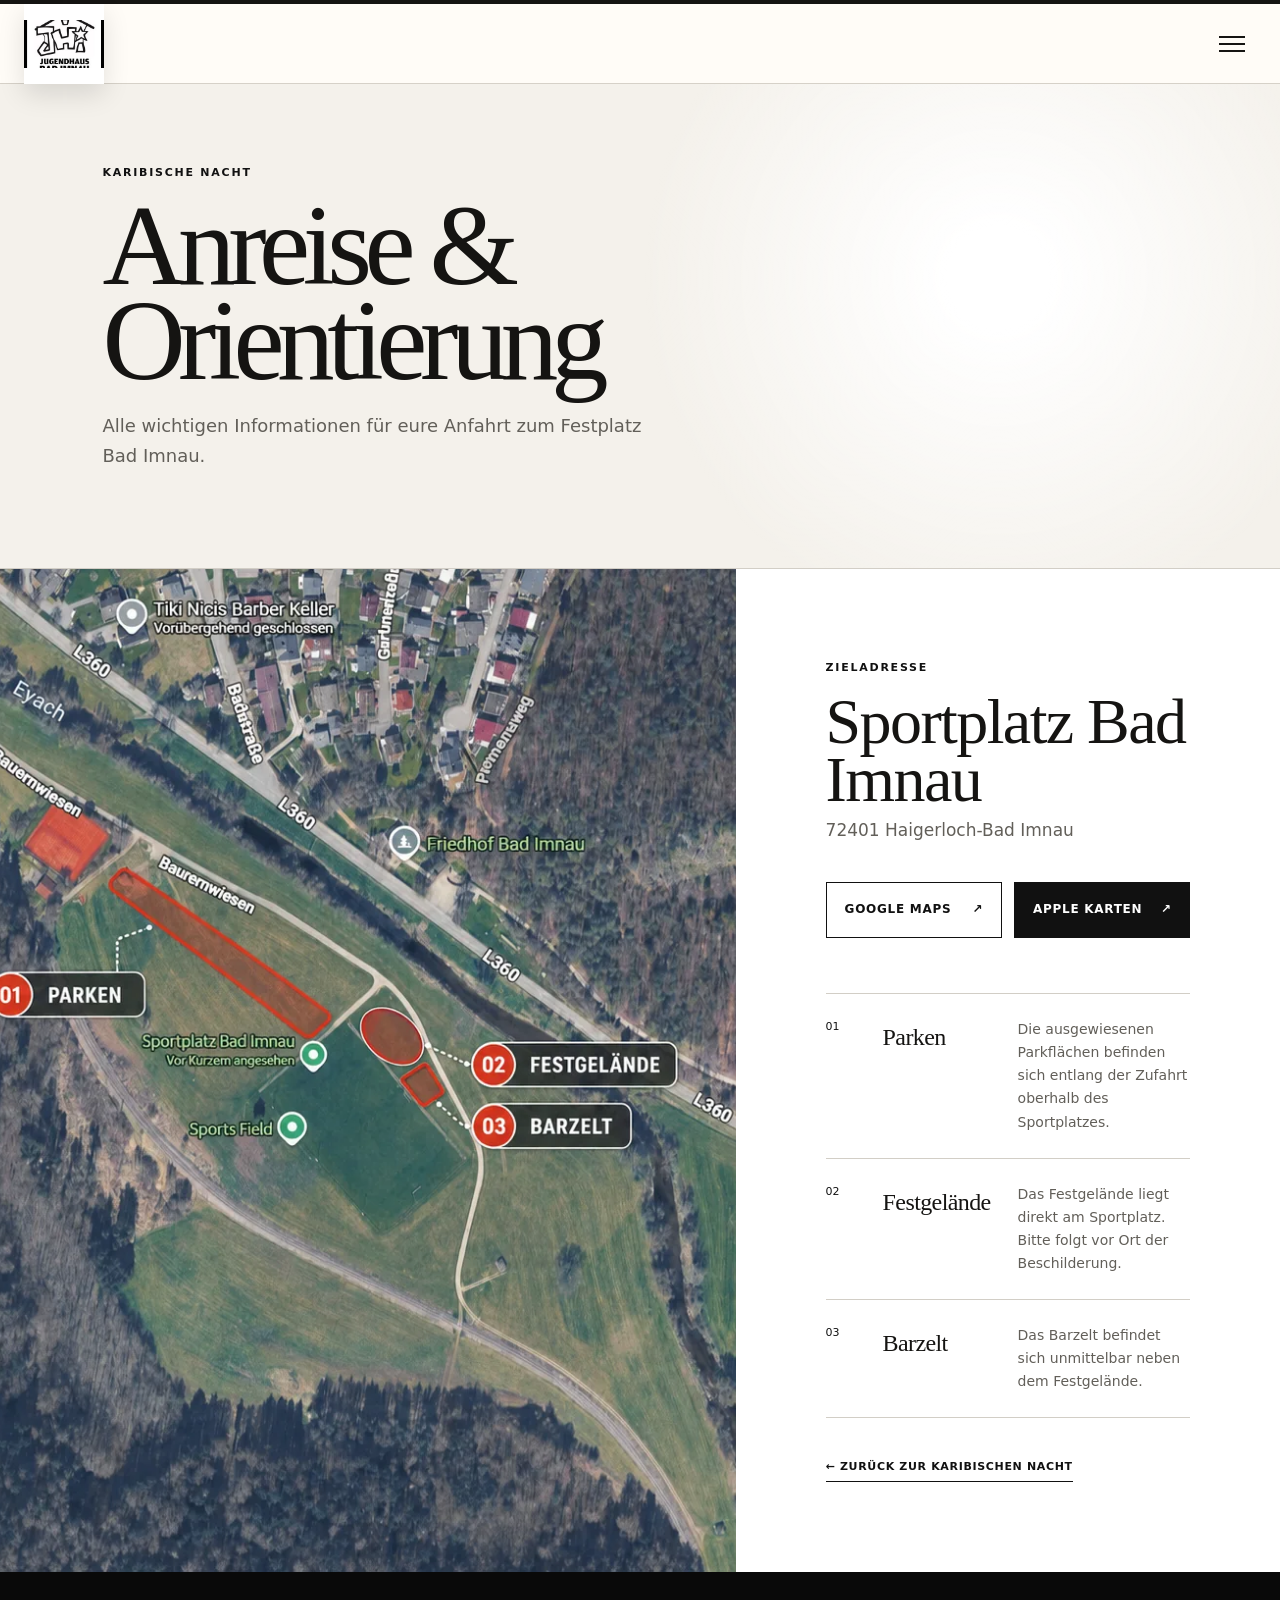
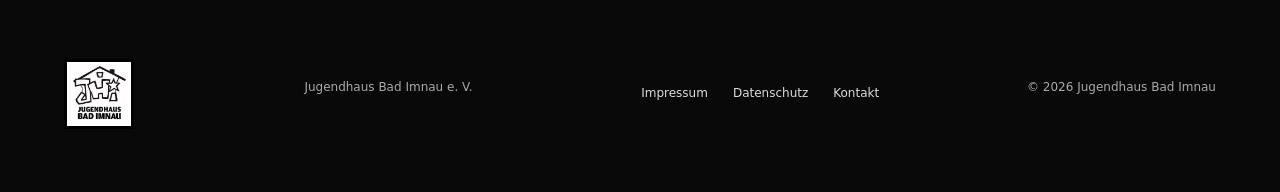
==== commit 148a7084: "image references" ====
--- a/anreise.html
+++ b/anreise.html
@@ -4,7 +4,7 @@
   <meta charset="utf-8">
   <meta name="viewport" content="width=device-width, initial-scale=1">
   <meta name="description" content="Anreise zur Karibischen Nacht auf dem Festplatz Bad Imnau.">
-  <link rel="canonical" href="https://jugendhausbadimnau.de/anreise.html"><meta property="og:title" content="Anreise zur Karibischen Nacht"><meta property="og:type" content="website"><meta property="og:image" content="https://jugendhausbadimnau.de/images/veranstaltungen/anreise-festplatz-professionell.webp">
+  <link rel="canonical" href="https://jugendhausbadimnau.de/anreise.html"><meta property="og:title" content="Anreise zur Karibischen Nacht"><meta property="og:type" content="website"><meta property="og:image" content="https://jugendhausbadimnau.de/images/veranstaltung/anreise-festplatz-professionell.webp">
   <title>Anreise | Karibische Nacht Bad Imnau</title>
   <link rel="stylesheet" href="style.css">
   <link rel="icon" href="images/logo/logo-white.webp" type="image/webp">
@@ -44,7 +44,7 @@
 
     <section class="arrival-content">
       <div class="arrival-map-wrap">
-        <img src="images/veranstaltungen/anreise-festplatz-professionell.webp" alt="Luftbild des Sportplatzes Bad Imnau mit markiertem Festgelände, Barzelt und Parkplatz" decoding="async">
+        <img src="images/veranstaltung/anreise-festplatz-professionell.webp" alt="Luftbild des Sportplatzes Bad Imnau mit markiertem Festgelände, Barzelt und Parkplatz" decoding="async">
       </div>
       <div class="arrival-details">
         <p class="eyebrow">Zieladresse</p>
--- a/style.css
+++ b/style.css
@@ -322,7 +322,7 @@
   background:
     radial-gradient(circle at 18% 22%, rgba(255, 210, 31, 0.62), transparent 24rem),
     linear-gradient(135deg, rgba(10, 74, 98, 0.9), rgba(217, 4, 41, 0.8) 46%, rgba(243, 91, 4, 0.76)),
-    url("images/veranstaltungen/karibischenacht2022.webp");
+    url("images/veranstaltung/karibischenacht2022.webp");
   background-position: center;
   background-size: cover;
 }
